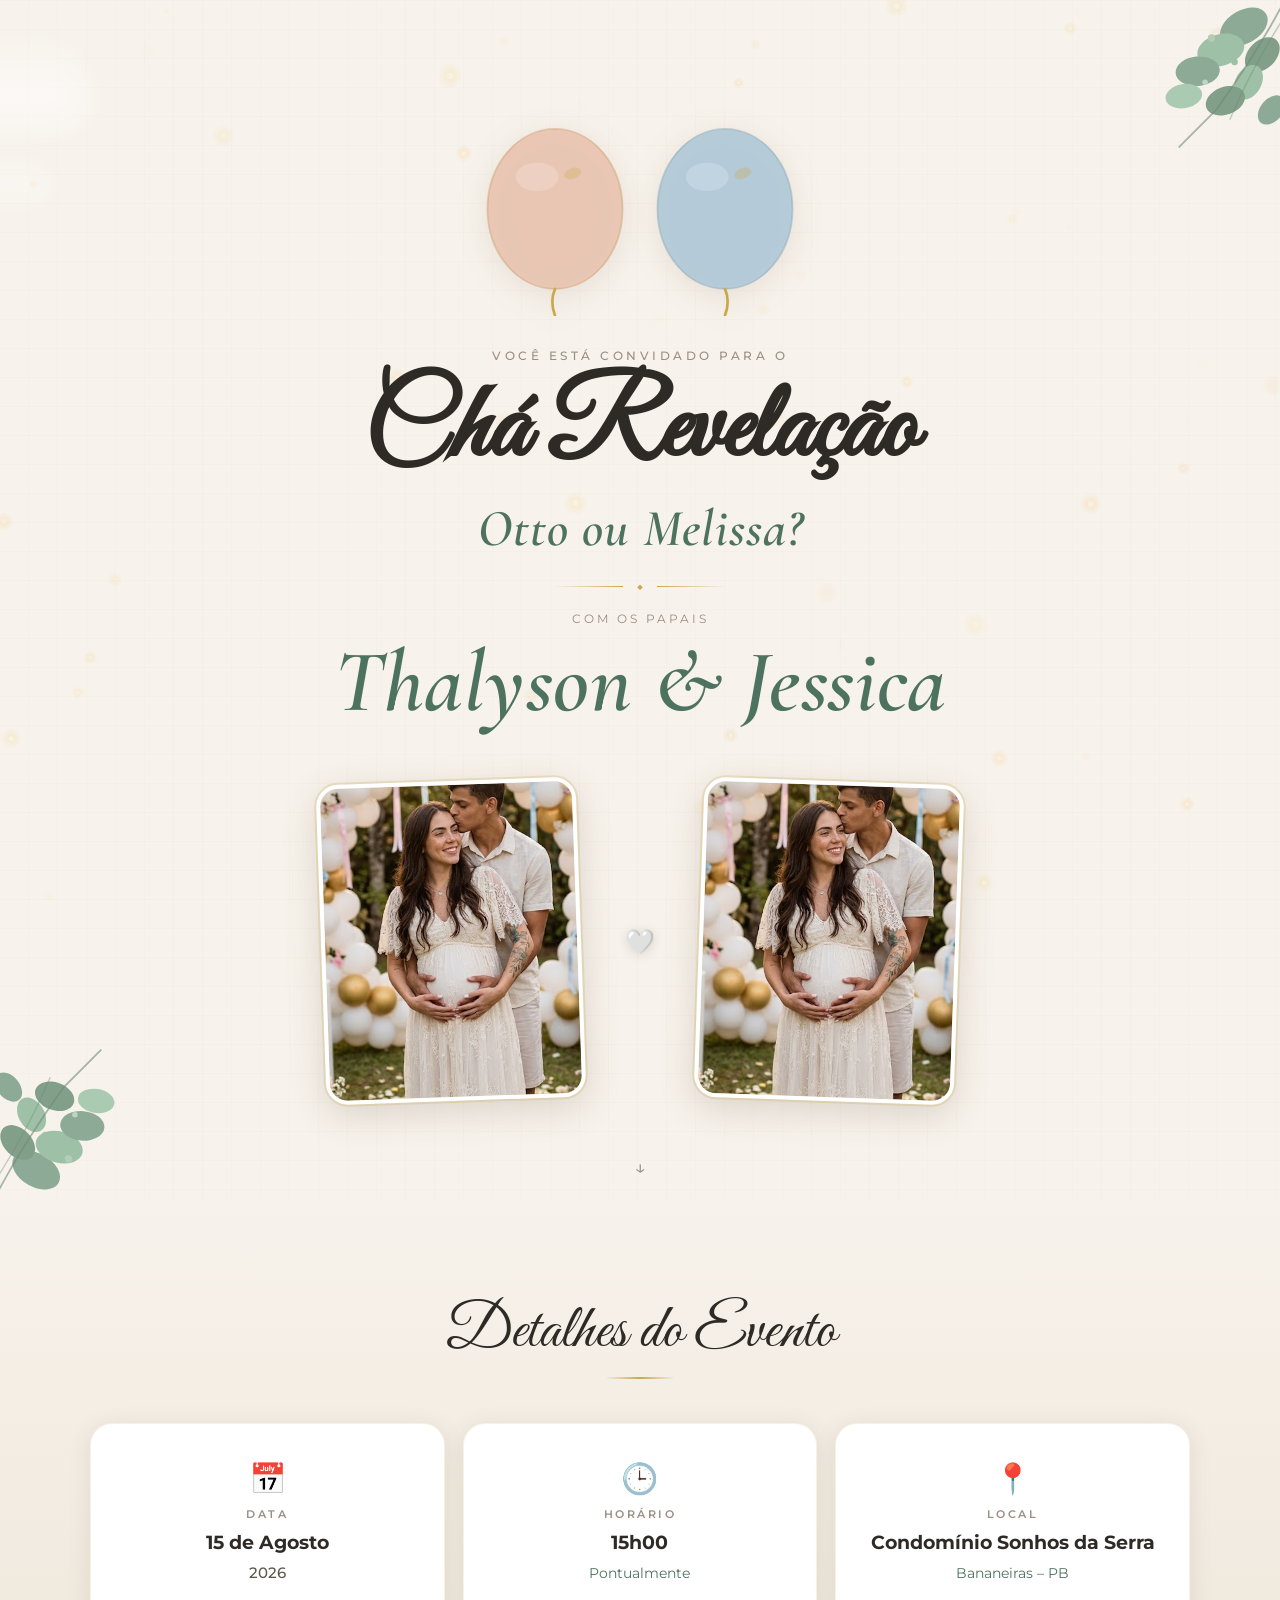
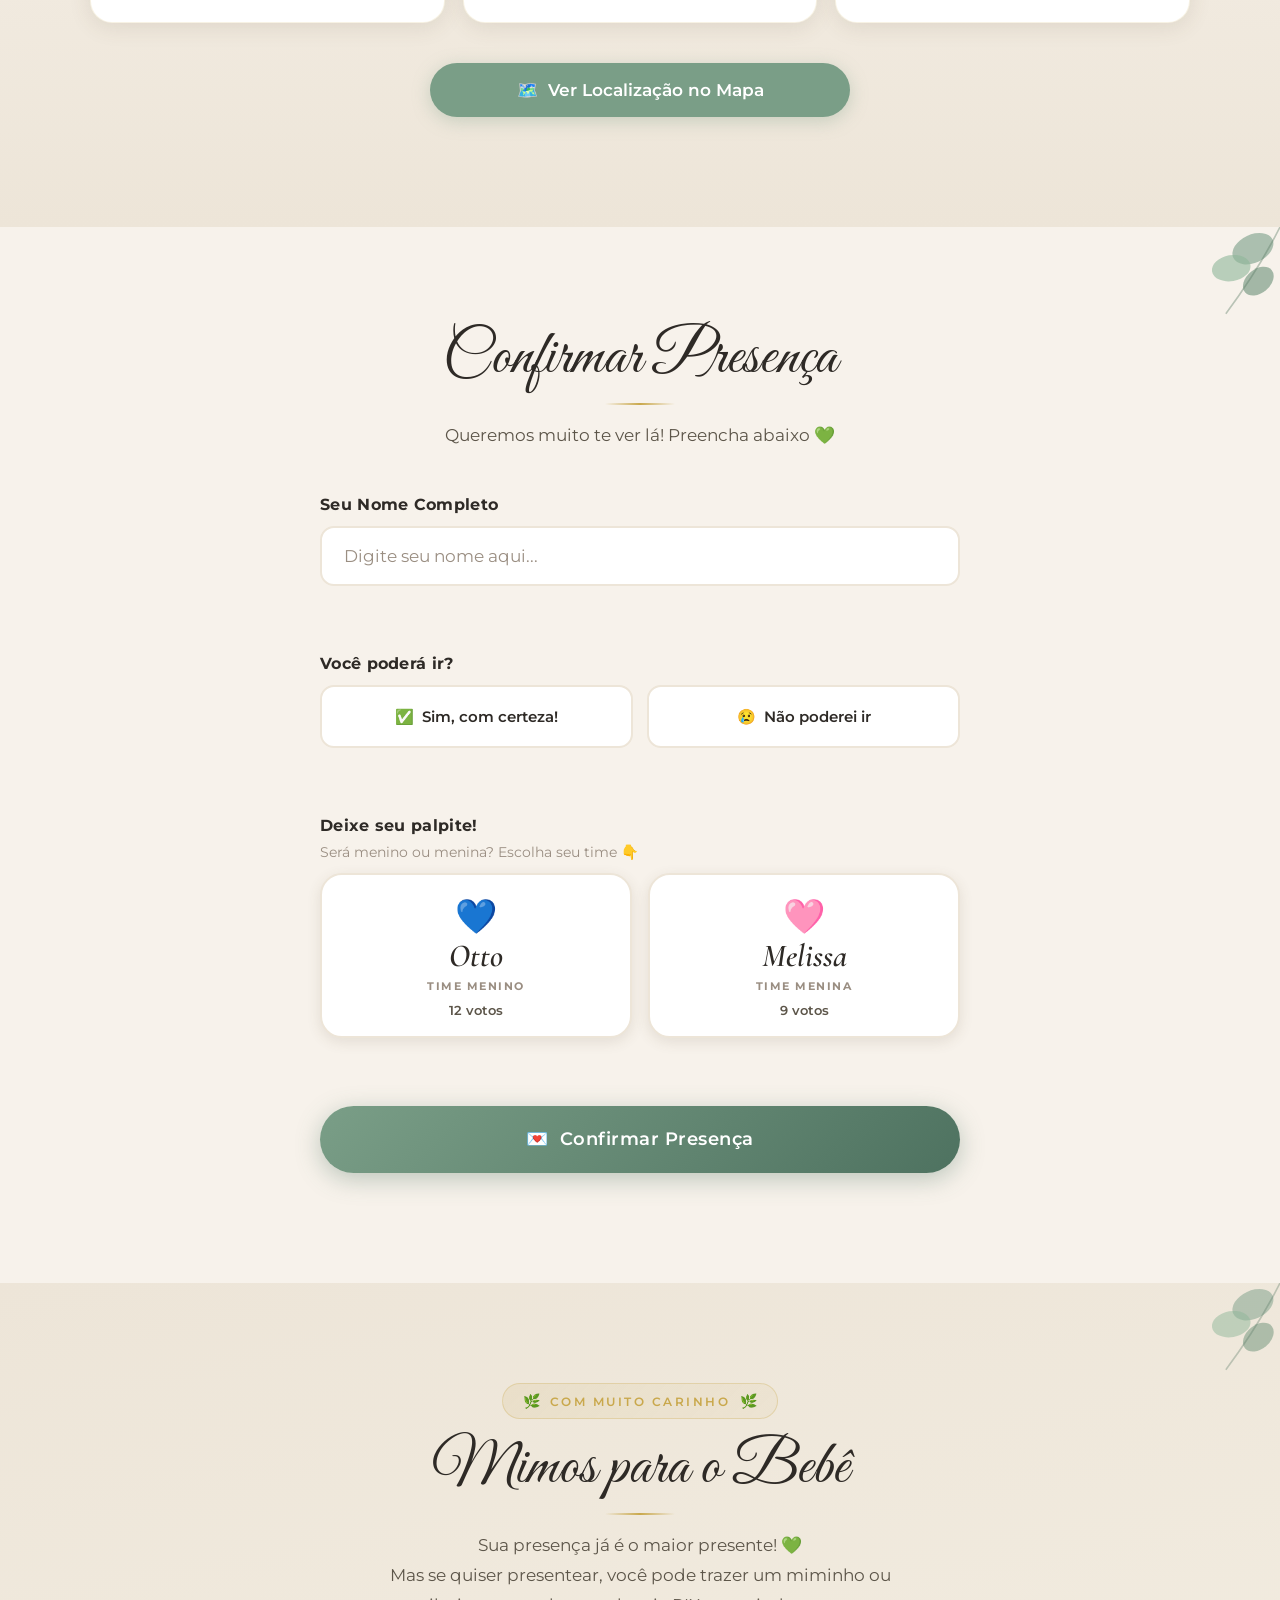
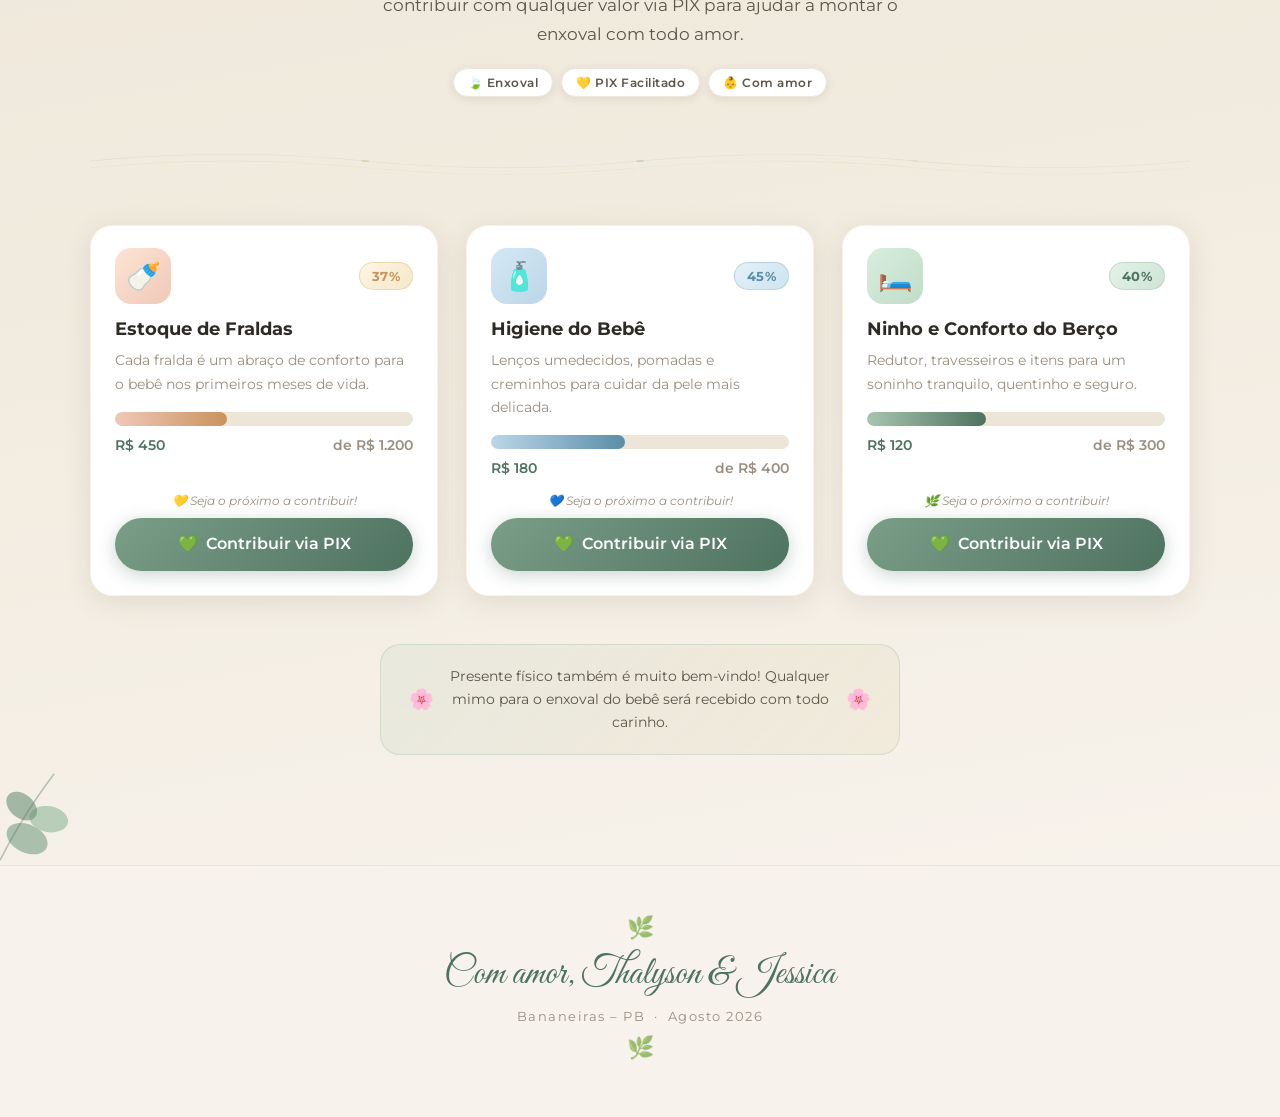
==== index.html @ 17420d27 "esquema do convite chá" ====
<!DOCTYPE html>
<html lang="pt-BR">
<head>
  <meta charset="UTF-8" />
  <meta name="viewport" content="width=device-width, initial-scale=1.0, maximum-scale=1.0" />
  <meta name="theme-color" content="#f5f0e8" />
  <title>Chá Revelação · Thalyson & Jessica</title>
  <link rel="preconnect" href="https://fonts.googleapis.com" />
  <link rel="preconnect" href="https://fonts.gstatic.com" crossorigin />
  <link href="https://fonts.googleapis.com/css2?family=Great+Vibes&family=Cormorant+Garamond:ital,wght@0,400;0,600;1,400;1,600&family=Montserrat:wght@300;400;500;600;700&display=swap" rel="stylesheet" />
  <link rel="stylesheet" href="style.css" />
</head>
<body>

  <!-- ░░ FAIRY LIGHTS CANVAS ░░ -->
  <canvas id="fairylights" aria-hidden="true"></canvas>

  <!-- ░░ FLOATING CLOUDS ░░ -->
  <div class="clouds" aria-hidden="true">
    <div class="cloud cloud-1"></div>
    <div class="cloud cloud-2"></div>
    <div class="cloud cloud-3"></div>
  </div>

  <!-- ══════════════════════════════════════
       SEÇÃO 1 · CAPA / HERO
  ══════════════════════════════════════ -->
  <header class="hero" id="inicio">

    <!-- Folhas de eucalipto -->
    <div class="eucalyptus top-right" aria-hidden="true">
      <svg viewBox="0 0 260 220" xmlns="http://www.w3.org/2000/svg" fill="none">
        <!-- ramos decorativos SVG em aquarela simulada -->
        <g opacity="0.85">
          <ellipse cx="210" cy="40" rx="28" ry="18" fill="#7a9e87" transform="rotate(-30 210 40)"/>
          <ellipse cx="185" cy="65" rx="26" ry="17" fill="#8fb89a" transform="rotate(-15 185 65)"/>
          <ellipse cx="230" cy="70" rx="22" ry="15" fill="#6d9178" transform="rotate(-45 230 70)"/>
          <ellipse cx="160" cy="88" rx="24" ry="16" fill="#7a9e87" transform="rotate(-5 160 88)"/>
          <ellipse cx="215" cy="100" rx="20" ry="14" fill="#8fb89a" transform="rotate(-60 215 100)"/>
          <ellipse cx="190" cy="120" rx="22" ry="15" fill="#6d9178" transform="rotate(-20 190 120)"/>
          <ellipse cx="145" cy="115" rx="20" ry="13" fill="#9dc4a8" transform="rotate(-10 145 115)"/>
          <ellipse cx="240" cy="130" rx="18" ry="12" fill="#7a9e87" transform="rotate(-50 240 130)"/>
          <!-- Berries / small dots -->
          <circle cx="175" cy="52" r="4" fill="#a8c5b0"/>
          <circle cx="200" cy="78" r="3.5" fill="#8fb89a"/>
          <circle cx="168" cy="100" r="3" fill="#b5d0bc"/>
          <!-- Stem -->
          <path d="M260 0 Q230 60 180 130 Q160 150 140 170" stroke="#5a7a65" stroke-width="2" stroke-linecap="round" fill="none" opacity="0.6"/>
          <path d="M260 20 Q220 80 195 140" stroke="#5a7a65" stroke-width="1.5" stroke-linecap="round" fill="none" opacity="0.4"/>
        </g>
      </svg>
    </div>

    <div class="eucalyptus bottom-left" aria-hidden="true">
      <svg viewBox="0 0 260 220" xmlns="http://www.w3.org/2000/svg" fill="none">
        <g opacity="0.85">
          <ellipse cx="50" cy="180" rx="28" ry="18" fill="#7a9e87" transform="rotate(30 50 180)"/>
          <ellipse cx="75" cy="155" rx="26" ry="17" fill="#8fb89a" transform="rotate(15 75 155)"/>
          <ellipse cx="30" cy="150" rx="22" ry="15" fill="#6d9178" transform="rotate(45 30 150)"/>
          <ellipse cx="100" cy="132" rx="24" ry="16" fill="#7a9e87" transform="rotate(5 100 132)"/>
          <ellipse cx="45" cy="120" rx="20" ry="14" fill="#8fb89a" transform="rotate(60 45 120)"/>
          <ellipse cx="70" cy="100" rx="22" ry="15" fill="#6d9178" transform="rotate(20 70 100)"/>
          <ellipse cx="115" cy="105" rx="20" ry="13" fill="#9dc4a8" transform="rotate(10 115 105)"/>
          <ellipse cx="20" cy="90" rx="18" ry="12" fill="#7a9e87" transform="rotate(50 20 90)"/>
          <circle cx="85" cy="168" r="4" fill="#a8c5b0"/>
          <circle cx="60" cy="142" r="3.5" fill="#8fb89a"/>
          <circle cx="92" cy="120" r="3" fill="#b5d0bc"/>
          <path d="M0 220 Q30 160 80 90 Q100 70 120 50" stroke="#5a7a65" stroke-width="2" stroke-linecap="round" fill="none" opacity="0.6"/>
          <path d="M0 200 Q40 140 65 80" stroke="#5a7a65" stroke-width="1.5" stroke-linecap="round" fill="none" opacity="0.4"/>
        </g>
      </svg>
    </div>

    <!-- Balões flutuantes centrais -->
    <div class="balloons-wrap" aria-hidden="true">
      <div class="balloon balloon-peach">
        <svg viewBox="0 0 90 110" xmlns="http://www.w3.org/2000/svg">
          <ellipse cx="45" cy="50" rx="38" ry="45" fill="#e8c4b0" opacity="0.9"/>
          <ellipse cx="35" cy="32" rx="12" ry="8" fill="#f2d8cb" opacity="0.6"/>
          <ellipse cx="45" cy="50" rx="38" ry="45" fill="none" stroke="#c9935e" stroke-width="1" opacity="0.4"/>
          <!-- Gold string -->
          <path d="M45 95 Q42 102 45 110" stroke="#c9a84c" stroke-width="1.5" fill="none" stroke-linecap="round"/>
          <!-- Gold shimmer -->
          <ellipse cx="55" cy="30" rx="5" ry="3" fill="#c9a84c" opacity="0.3" transform="rotate(-20 55 30)"/>
        </svg>
      </div>
      <div class="balloon balloon-blue">
        <svg viewBox="0 0 90 110" xmlns="http://www.w3.org/2000/svg">
          <ellipse cx="45" cy="50" rx="38" ry="45" fill="#afc8d8" opacity="0.9"/>
          <ellipse cx="35" cy="32" rx="12" ry="8" fill="#c8dde8" opacity="0.6"/>
          <ellipse cx="45" cy="50" rx="38" ry="45" fill="none" stroke="#7a9eb2" stroke-width="1" opacity="0.4"/>
          <path d="M45 95 Q48 102 45 110" stroke="#c9a84c" stroke-width="1.5" fill="none" stroke-linecap="round"/>
          <ellipse cx="55" cy="30" rx="5" ry="3" fill="#c9a84c" opacity="0.3" transform="rotate(-20 55 30)"/>
        </svg>
      </div>
    </div>

    <!-- Conteúdo textual do Hero -->
    <div class="hero-content fade-in">
      <p class="hero-eyebrow">Você está convidado para o</p>
      <h1 class="hero-title">Chá Revelação</h1>
      <p class="hero-subtitle">Otto ou Melissa?</p>
      <div class="hero-divider" aria-hidden="true">
        <span></span><span class="diamond">◆</span><span></span>
      </div>
      <p class="hero-parents">com os papais</p>
      <h2 class="hero-names">Thalyson &amp; Jessica</h2>
    </div>

    <!-- Fotos do casal (placeholder elegante aguarda upload) -->
    <div class="couple-photos fade-in-delay">
      <div class="photo-frame photo-left" title="Foto do casal">
        
          <img src="sua.jpg" alt="Thalyson e Jessica" />
          
      </div>
      <div class="photo-heart" aria-hidden="true">🤍</div>
      <div class="photo-frame photo-right" title="Foto do casal 2">
        
          <img src="sua.jpg" alt="Thalyson e Jessica" />
         
        
      </div>
    </div>

    <div class="hero-scroll-hint" aria-hidden="true">
      <span>↓</span>
    </div>
  </header>

  <!-- ══════════════════════════════════════
       SEÇÃO 2 · INFORMAÇÕES DO EVENTO
  ══════════════════════════════════════ -->
  <section class="event-info fade-in-section" id="evento">
    <div class="section-header">
      <h2 class="section-title cursive">Detalhes do Evento</h2>
      <div class="section-line" aria-hidden="true"></div>
    </div>

    <div class="info-grid">
      <div class="info-card">
        <div class="info-icon" aria-hidden="true">📅</div>
        <p class="info-label">Data</p>
        <p class="info-value">15 de Agosto<br/><span class="info-year">2026</span></p>
      </div>
      <div class="info-card">
        <div class="info-icon" aria-hidden="true">🕒</div>
        <p class="info-label">Horário</p>
        <p class="info-value">15h00<br/><span class="info-sub">Pontualmente</span></p>
      </div>
      <div class="info-card info-card-wide">
        <div class="info-icon" aria-hidden="true">📍</div>
        <p class="info-label">Local</p>
        <p class="info-value">Condomínio Sonhos da Serra<br/><span class="info-sub">Bananeiras – PB</span></p>
      </div>
    </div>

    <a
      href="https://www.google.com/maps/search/Condomínio+Sonhos+da+Serra+Bananeiras+PB"
      target="_blank"
      rel="noopener noreferrer"
      class="btn btn-map"
      aria-label="Abrir localização no Google Maps"
    >
      🗺️ &nbsp;Ver Localização no Mapa
    </a>
  </section>

  <!-- ══════════════════════════════════════
       SEÇÃO 3 · FORMULÁRIO DE CONFIRMAÇÃO
  ══════════════════════════════════════ -->
  <section class="rsvp-section fade-in-section" id="confirmar">
    <div class="eucalyptus-mini top-right-mini" aria-hidden="true">
      <svg viewBox="0 0 120 100" xmlns="http://www.w3.org/2000/svg" fill="none">
        <ellipse cx="95" cy="20" rx="20" ry="13" fill="#7a9e87" transform="rotate(-25 95 20)" opacity="0.6"/>
        <ellipse cx="75" cy="38" rx="18" ry="12" fill="#8fb89a" transform="rotate(-10 75 38)" opacity="0.6"/>
        <ellipse cx="100" cy="50" rx="16" ry="11" fill="#6d9178" transform="rotate(-40 100 50)" opacity="0.6"/>
        <path d="M120 0 Q100 40 70 80" stroke="#5a7a65" stroke-width="1.5" fill="none" opacity="0.4"/>
      </svg>
    </div>

    <div class="section-header">
      <h2 class="section-title cursive">Confirmar Presença</h2>
      <div class="section-line" aria-hidden="true"></div>
      <p class="section-sub">Queremos muito te ver lá! Preencha abaixo 💚</p>
    </div>

    <form class="rsvp-form" id="rsvpForm" novalidate>

      <!-- Campo 1: Nome -->
      <div class="form-group">
        <label for="nomeConvidado" class="form-label">Seu Nome Completo</label>
        <input
          type="text"
          id="nomeConvidado"
          name="nome"
          class="form-input"
          placeholder="Digite seu nome aqui..."
          autocomplete="name"
          required
          aria-required="true"
        />
        <span class="form-error" id="erroNome" role="alert"></span>
      </div>

      <!-- Campo 2: Presença -->
      <div class="form-group">
        <p class="form-label" id="presencaLabel">Você poderá ir?</p>
        <div class="btn-group" role="group" aria-labelledby="presencaLabel">
          <button type="button" class="btn-choice btn-yes" data-value="sim" aria-pressed="false">
            ✅ &nbsp;Sim, com certeza!
          </button>
          <button type="button" class="btn-choice btn-no" data-value="nao" aria-pressed="false">
            😢 &nbsp;Não poderei ir
          </button>
        </div>
        <input type="hidden" id="presencaInput" name="presenca" value="" />
        <span class="form-error" id="erroPresenca" role="alert"></span>
      </div>

      <!-- Campo 3: Palpite -->
      <div class="form-group">
        <p class="form-label" id="palpiteLabel">Deixe seu palpite!</p>
        <p class="form-hint">Será menino ou menina? Escolha seu time 👇</p>
        <div class="palpite-grid" role="group" aria-labelledby="palpiteLabel">
          <button type="button" class="btn-palpite btn-menino" data-value="menino" aria-pressed="false">
            <span class="palpite-emoji">💙</span>
            <span class="palpite-nome cursive">Otto</span>
            <span class="palpite-label">Time Menino</span>
            <span class="palpite-count" id="countMenino">0 votos</span>
          </button>
          <button type="button" class="btn-palpite btn-menina" data-value="menina" aria-pressed="false">
            <span class="palpite-emoji">🩷</span>
            <span class="palpite-nome cursive">Melissa</span>
            <span class="palpite-label">Time Menina</span>
            <span class="palpite-count" id="countMenina">0 votos</span>
          </button>
        </div>
        <input type="hidden" id="palpiteInput" name="palpite" value="" />
        <span class="form-error" id="erroPalpite" role="alert"></span>
      </div>

      <!-- Botão Enviar -->
      <button type="submit" class="btn btn-submit" id="btnEnviar">
        <span id="btnTexto">💌 &nbsp;Confirmar Presença</span>
        <span id="btnLoader" class="btn-loader" style="display:none" aria-hidden="true">⏳</span>
      </button>

      <!-- Feedback de Sucesso -->
      <div class="form-success" id="formSuccess" role="status" aria-live="polite" style="display:none">
        <div class="success-icon">🎉</div>
        <h3 class="success-title cursive">Recebemos sua resposta!</h3>
        <p class="success-msg">Obrigado por confirmar! <br/>Mal podemos esperar para te ver lá 💚</p>
      </div>

    </form>
  </section>

  <!-- ══════════════════════════════════════
       SEÇÃO 4 · MIMOS PARA O BEBÊ
  ══════════════════════════════════════ -->
  <section class="gifts-section fade-in-section" id="mimos">

    <!-- Eucalipto decorativo esquerda + direita -->
    <div class="eucalyptus-mini bottom-left-mini" aria-hidden="true">
      <svg viewBox="0 0 120 100" xmlns="http://www.w3.org/2000/svg" fill="none">
        <ellipse cx="25" cy="80" rx="20" ry="13" fill="#7a9e87" transform="rotate(25 25 80)" opacity="0.6"/>
        <ellipse cx="45" cy="62" rx="18" ry="12" fill="#8fb89a" transform="rotate(10 45 62)" opacity="0.6"/>
        <ellipse cx="20" cy="50" rx="16" ry="11" fill="#6d9178" transform="rotate(40 20 50)" opacity="0.6"/>
        <path d="M0 100 Q20 60 50 20" stroke="#5a7a65" stroke-width="1.5" fill="none" opacity="0.4"/>
      </svg>
    </div>
    <div class="eucalyptus-mini top-right-mini" aria-hidden="true">
      <svg viewBox="0 0 120 100" xmlns="http://www.w3.org/2000/svg" fill="none">
        <ellipse cx="95" cy="20" rx="20" ry="13" fill="#7a9e87" transform="rotate(-25 95 20)" opacity="0.5"/>
        <ellipse cx="75" cy="38" rx="18" ry="12" fill="#8fb89a" transform="rotate(-10 75 38)" opacity="0.5"/>
        <ellipse cx="100" cy="50" rx="16" ry="11" fill="#6d9178" transform="rotate(-40 100 50)" opacity="0.5"/>
        <path d="M120 0 Q100 40 70 80" stroke="#5a7a65" stroke-width="1.5" fill="none" opacity="0.35"/>
      </svg>
    </div>

    <div class="section-header">
      <!-- Fita decorativa superior -->
      <div class="gifts-ribbon" aria-hidden="true">
        <span class="ribbon-leaf">🌿</span>
        <span class="ribbon-text">com muito carinho</span>
        <span class="ribbon-leaf">🌿</span>
      </div>
      <h2 class="section-title cursive">Mimos para o Bebê</h2>
      <div class="section-line" aria-hidden="true"></div>
      <p class="section-sub">
        Sua presença já é o maior presente! 💚<br/>
        Mas se quiser presentear, você pode trazer um miminho ou contribuir com qualquer valor via PIX para ajudar a montar o enxoval com todo amor.
      </p>
      <!-- Tags decorativas -->
      <div class="gifts-tags" aria-hidden="true">
        <span class="gifts-tag">🍃 Enxoval</span>
        <span class="gifts-tag">💛 PIX Facilitado</span>
        <span class="gifts-tag">👶 Com amor</span>
      </div>
    </div>

    <!-- Banner decorativo de fundo -->
    <div class="gifts-banner-deco" aria-hidden="true">
      <svg viewBox="0 0 800 120" xmlns="http://www.w3.org/2000/svg" preserveAspectRatio="none" fill="none">
        <path d="M0 60 Q100 20 200 60 Q300 100 400 60 Q500 20 600 60 Q700 100 800 60" stroke="#a8c5b0" stroke-width="1.5" opacity="0.4"/>
        <path d="M0 80 Q100 40 200 80 Q300 120 400 80 Q500 40 600 80 Q700 120 800 80" stroke="#c9a84c" stroke-width="1" opacity="0.25"/>
        <circle cx="200" cy="60" r="3" fill="#c9a84c" opacity="0.4"/>
        <circle cx="400" cy="60" r="3" fill="#7a9e87" opacity="0.4"/>
        <circle cx="600" cy="60" r="3" fill="#e8c4b0" opacity="0.5"/>
      </svg>
    </div>

    <!-- Cards de Metas -->
    <div class="goals-grid" id="goalsGrid">

      <!-- Card 1: Fraldas -->
      <div class="goal-card" data-meta-id="fraldas">
        <div class="goal-card-header">
          <div class="goal-icon-wrap goal-icon-peach" aria-hidden="true">🍼</div>
          <div class="goal-badge">37%</div>
        </div>
        <h3 class="goal-title">Estoque de Fraldas</h3>
        <p class="goal-desc">Cada fralda é um abraço de conforto para o bebê nos primeiros meses de vida.</p>
        <div class="goal-progress-wrap">
          <div class="goal-progress-bar" role="progressbar" aria-valuenow="450" aria-valuemin="0" aria-valuemax="1200" aria-label="Progresso: R$450 de R$1200">
            <div class="goal-progress-fill goal-fill-peach" style="width: 0%" data-width="37.5"></div>
          </div>
          <div class="goal-values">
            <span class="goal-raised" id="raisedFraldas">R$ 450</span>
            <span class="goal-target">de R$ 1.200</span>
          </div>
        </div>
        <div class="goal-card-footer">
          <span class="goal-contributors">💛 Seja o próximo a contribuir!</span>
          <button type="button" class="btn btn-pix" data-meta="fraldas" data-titulo="Estoque de Fraldas">
            💚 &nbsp;Contribuir via PIX
          </button>
        </div>
      </div>

      <!-- Card 2: Higiene -->
      <div class="goal-card" data-meta-id="higiene">
        <div class="goal-card-header">
          <div class="goal-icon-wrap goal-icon-blue" aria-hidden="true">🧴</div>
          <div class="goal-badge goal-badge-blue">45%</div>
        </div>
        <h3 class="goal-title">Higiene do Bebê</h3>
        <p class="goal-desc">Lenços umedecidos, pomadas e creminhos para cuidar da pele mais delicada.</p>
        <div class="goal-progress-wrap">
          <div class="goal-progress-bar" role="progressbar" aria-valuenow="180" aria-valuemin="0" aria-valuemax="400" aria-label="Progresso: R$180 de R$400">
            <div class="goal-progress-fill goal-fill-blue" style="width: 0%" data-width="45"></div>
          </div>
          <div class="goal-values">
            <span class="goal-raised" id="raisedHigiene">R$ 180</span>
            <span class="goal-target">de R$ 400</span>
          </div>
        </div>
        <div class="goal-card-footer">
          <span class="goal-contributors">💙 Seja o próximo a contribuir!</span>
          <button type="button" class="btn btn-pix" data-meta="higiene" data-titulo="Higiene do Bebê">
            💚 &nbsp;Contribuir via PIX
          </button>
        </div>
      </div>

      <!-- Card 3: Ninho -->
      <div class="goal-card" data-meta-id="ninho">
        <div class="goal-card-header">
          <div class="goal-icon-wrap goal-icon-sage" aria-hidden="true">🛏️</div>
          <div class="goal-badge goal-badge-sage">40%</div>
        </div>
        <h3 class="goal-title">Ninho e Conforto do Berço</h3>
        <p class="goal-desc">Redutor, travesseiros e itens para um soninho tranquilo, quentinho e seguro.</p>
        <div class="goal-progress-wrap">
          <div class="goal-progress-bar" role="progressbar" aria-valuenow="120" aria-valuemin="0" aria-valuemax="300" aria-label="Progresso: R$120 de R$300">
            <div class="goal-progress-fill goal-fill-sage" style="width: 0%" data-width="40"></div>
          </div>
          <div class="goal-values">
            <span class="goal-raised" id="raisedNinho">R$ 120</span>
            <span class="goal-target">de R$ 300</span>
          </div>
        </div>
        <div class="goal-card-footer">
          <span class="goal-contributors">🌿 Seja o próximo a contribuir!</span>
          <button type="button" class="btn btn-pix" data-meta="ninho" data-titulo="Ninho e Conforto do Berço">
            💚 &nbsp;Contribuir via PIX
          </button>
        </div>
      </div>

    </div>

    <!-- Nota de rodapé da seção -->
    <div class="gifts-footnote">
      <div class="gifts-footnote-inner">
        <span aria-hidden="true">🌸</span>
        <p>Presente físico também é muito bem-vindo! Qualquer mimo para o enxoval do bebê será recebido com todo carinho.</p>
        <span aria-hidden="true">🌸</span>
      </div>
    </div>

  </section>

  <!-- ══════════════════════════════════════
       FOOTER
  ══════════════════════════════════════ -->
  <footer class="site-footer">
    <div class="footer-leaves" aria-hidden="true">🌿</div>
    <p class="footer-text cursive">Com amor, Thalyson &amp; Jessica</p>
    <p class="footer-sub">Bananeiras – PB &nbsp;·&nbsp; Agosto 2026</p>
    <div class="footer-leaves" aria-hidden="true">🌿</div>
  </footer>

  <!-- ══════════════════════════════════════
       MODAL PIX
  ══════════════════════════════════════ -->
  <div class="modal-overlay" id="pixModal" role="dialog" aria-modal="true" aria-labelledby="modalTitle" style="display:none">
    <div class="modal-box">
      <button class="modal-close" id="modalClose" aria-label="Fechar modal">✕</button>
      <div class="modal-icon" aria-hidden="true">💸</div>
      <h3 class="modal-title cursive" id="modalTitle">Contribuir via PIX</h3>
      <p class="modal-meta-name" id="modalMetaName"></p>
      <div class="modal-pix-info">
        <p class="modal-label">Titular da conta</p>
        <p class="modal-titular">Jessica Souza</p>
        <p class="modal-label">Chave PIX</p>
        <div class="modal-key-wrap">
          <p class="modal-key" id="pixKey">jessica@email.com</p>
          <button type="button" class="btn btn-copy" id="btnCopyPix" aria-label="Copiar chave PIX">
            📋 &nbsp;Copiar Chave
          </button>
        </div>
        <div class="copy-feedback" id="copyFeedback" role="status" aria-live="polite" style="display:none">
          ✅ Chave copiada!
        </div>
      </div>
      <p class="modal-hint">Após contribuir, confirme no recibo que o nome do titular está correto. Obrigado pela generosidade! 💚</p>
    </div>
  </div>

  <script src="script.js"></script>
</body>
</html>
---- style.css ----
/* ═══════════════════════════════════════════════════════════
   style.css · Chá Revelação Thalyson & Jessica
   Mobile-First · Aquarela · Desktop espaçado
═══════════════════════════════════════════════════════════ */

/* ── TOKENS ── */
:root {
  --cream:        #f7f2eb;
  --cream-dark:   #ede5d8;
  --sage:         #7a9e87;
  --sage-light:   #a8c5b0;
  --sage-dark:    #4e7260;
  --peach:        #e8c4b0;
  --peach-deep:   #c9935e;
  --blue-baby:    #afc8d8;
  --blue-deep:    #5a8ea8;
  --gold:         #c9a84c;
  --gold-light:   #edd88a;
  --text-dark:    #2e2a26;
  --text-mid:     #5c5549;
  --text-light:   #9a8e82;
  --white:        #ffffff;
  --shadow:       rgba(90,70,50,.12);
  --shadow-md:    rgba(90,70,50,.18);
  --radius-card:  22px;
  --radius-btn:   50px;
  --transition:   .35s cubic-bezier(.4,0,.2,1);
  --max-w:        780px;
  --max-w-wide:   1100px;
}

/* ── RESET & BASE ── */
*, *::before, *::after { box-sizing: border-box; margin: 0; padding: 0; }
html { scroll-behavior: smooth; -webkit-text-size-adjust: 100%; }

body {
  font-family: 'Montserrat', sans-serif;
  background-color: var(--cream);
  color: var(--text-dark);
  overflow-x: hidden;
  background-image:
    repeating-linear-gradient(0deg, transparent, transparent 28px, rgba(180,160,130,.04) 28px, rgba(180,160,130,.04) 29px),
    repeating-linear-gradient(90deg, transparent, transparent 28px, rgba(180,160,130,.04) 28px, rgba(180,160,130,.04) 29px);
  background-size: 29px 29px;
}

/* ── FAIRY LIGHTS ── */
#fairylights {
  position: fixed; top: 0; left: 0;
  width: 100%; height: 100%;
  pointer-events: none; z-index: 0; opacity: .5;
}

/* ── CLOUDS ── */
.clouds {
  position: fixed; top: 0; left: 0;
  width: 100%; height: 100%;
  pointer-events: none; z-index: 1; overflow: hidden;
}
.cloud {
  position: absolute; border-radius: 50px;
  background: rgba(255,255,255,.42); filter: blur(14px);
}
.cloud-1 { width: 220px; height: 60px; top: 8%;  left: -10%; animation: cloudMove 42s linear infinite; }
.cloud-2 { width: 160px; height: 44px; top: 18%; left: -8%;  animation: cloudMove 58s linear infinite 10s; opacity: .65; }
.cloud-3 { width: 280px; height: 70px; top: 4%;  left: -15%; animation: cloudMove 50s linear infinite 22s; opacity: .45; }

@keyframes cloudMove { from { transform: translateX(0); } to { transform: translateX(115vw); } }

/* ── TYPOGRAPHY HELPERS ── */
.cursive   { font-family: 'Great Vibes', cursive; }
.garamond  { font-family: 'Cormorant Garamond', serif; }

/* ── ANIMATIONS ── */
@keyframes fadeInUp {
  from { opacity: 0; transform: translateY(28px); }
  to   { opacity: 1; transform: translateY(0); }
}

/* Balões: muito mais lentos e suaves (8-10s) */
@keyframes floatBalloon {
  0%,100% { transform: translateY(0) rotate(-1.5deg); }
  50%      { transform: translateY(-16px) rotate(1.5deg); }
}
@keyframes floatBalloonDelay {
  0%,100% { transform: translateY(-10px) rotate(1.5deg); }
  50%      { transform: translateY(6px) rotate(-1.5deg); }
}

.fade-in       { opacity: 0; animation: fadeInUp .9s ease forwards .2s; }
.fade-in-delay { opacity: 0; animation: fadeInUp .9s ease forwards .6s; }

.fade-in-section {
  opacity: 0; transform: translateY(32px);
  transition: opacity .75s ease, transform .75s ease;
}
.fade-in-section.visible { opacity: 1; transform: translateY(0); }

/* ══════════════════════════════════════
   HERO / CAPA
══════════════════════════════════════ */
.hero {
  position: relative; z-index: 2;
  min-height: 100svh;
  display: flex; flex-direction: column;
  align-items: center; justify-content: center;
  text-align: center;
  padding: 80px 24px 70px;
  overflow: hidden;
}

.eucalyptus { position: absolute; pointer-events: none; z-index: 1; }
.eucalyptus.top-right   { top: -10px;  right: -10px;  width: min(240px, 58vw); }
.eucalyptus.bottom-left { bottom: -10px; left: -10px; width: min(240px, 58vw); }

/* ── Balões: mais lentos ── */
.balloons-wrap {
  position: relative; display: flex;
  align-items: flex-end; justify-content: center;
  gap: 10px; margin-bottom: 28px; z-index: 2;
}
.balloon { width: 100px; filter: drop-shadow(0 6px 16px var(--shadow)); }
.balloon-peach { animation: floatBalloon 9s ease-in-out infinite; transform-origin: bottom center; }
.balloon-blue  { animation: floatBalloonDelay 8s ease-in-out infinite; transform-origin: bottom center; }

/* ── Hero text ── */
.hero-content { position: relative; z-index: 3; max-width: 600px; }

.hero-eyebrow {
  font-size: 12px; letter-spacing: 3.5px;
  text-transform: uppercase; color: var(--text-light);
  margin-bottom: 8px; font-weight: 500;
}
.hero-title {
  font-family: 'Great Vibes', cursive;
  font-size: clamp(54px, 14vw, 88px);
  color: var(--text-dark); line-height: 1.1; margin-bottom: 6px;
}
.hero-subtitle {
  font-family: 'Cormorant Garamond', serif;
  font-size: clamp(30px, 7.5vw, 52px);
  font-style: italic; font-weight: 600;
  color: var(--sage-dark); line-height: 1.2; margin-bottom: 20px;
  letter-spacing: 1px;
}
.hero-divider {
  display: flex; align-items: center; justify-content: center;
  gap: 14px; margin: 12px 0 18px;
}
.hero-divider span:not(.diamond) {
  display: block; height: 1px; width: 70px;
  background: linear-gradient(90deg, transparent, var(--gold));
}
.hero-divider span:last-of-type { background: linear-gradient(90deg, var(--gold), transparent); }
.diamond { color: var(--gold); font-size: 10px; }

.hero-parents {
  font-size: 12px; letter-spacing: 3px;
  text-transform: uppercase; color: var(--text-light); margin-bottom: 6px;
}
/* Nomes legíveis com Cormorant Garamond */
.hero-names {
  font-family: 'Cormorant Garamond', serif;
  font-size: clamp(42px, 11vw, 72px);
  font-style: italic; font-weight: 600;
  color: var(--sage-dark); line-height: 1.15;
  letter-spacing: .5px;
}

/* ── Fotos do casal: maiores, lado a lado, sem rotação exagerada ── */
.couple-photos {
  display: flex; align-items: center; justify-content: center;
  gap: 20px; margin-top: 36px; z-index: 3; position: relative;
}
.photo-frame {
  /* Mobile: 150×185, cresce no desktop */
  width: 150px; height: 185px;
  border-radius: 18px;
  overflow: hidden;
  border: 4px solid var(--white);
  outline: 2px solid rgba(201,168,76,.25);
  box-shadow: 0 10px 36px var(--shadow-md), 0 0 0 0 transparent;
  background: var(--cream-dark);
  display: flex; align-items: center; justify-content: center;
  transition: transform var(--transition), box-shadow var(--transition);
}
.photo-frame.photo-left  { transform: rotate(-2deg); }
.photo-frame.photo-right { transform: rotate(2deg); }
.photo-frame:hover {
  transform: rotate(0deg) scale(1.04) !important;
  box-shadow: 0 18px 48px var(--shadow-md);
  z-index: 5;
}
.photo-frame img { width: 100%; height: 100%; object-fit: cover; }

.photo-placeholder {
  display: flex; flex-direction: column; align-items: center; gap: 8px; padding: 12px;
}
.photo-placeholder svg  { width: 60px; opacity: .4; }
.photo-placeholder span { font-size: 11px; color: var(--text-light); text-align: center; line-height: 1.4; }

.photo-heart {
  font-size: 24px; z-index: 4;
  filter: drop-shadow(0 2px 6px rgba(0,0,0,.12));
  flex-shrink: 0;
}

.hero-scroll-hint {
  position: absolute; bottom: 22px; left: 50%; transform: translateX(-50%);
  color: var(--text-light); font-size: 20px;
  animation: floatBalloon 3s ease-in-out infinite; z-index: 3;
}

/* ══════════════════════════════════════
   SEÇÃO INFORMAÇÕES DO EVENTO
══════════════════════════════════════ */
.event-info {
  position: relative; z-index: 2;
  padding: 80px 32px 88px;
  background: linear-gradient(180deg, var(--cream) 0%, var(--cream-dark) 100%);
}

.section-header { text-align: center; margin-bottom: 44px; }

.section-title {
  font-size: clamp(40px, 10vw, 62px);
  color: var(--text-dark); font-weight: 400; line-height: 1;
}
.section-line {
  width: 70px; height: 2px;
  background: linear-gradient(90deg, transparent, var(--gold), transparent);
  margin: 14px auto 0; border-radius: 2px;
}
.section-sub {
  font-size: 16px; color: var(--text-mid); line-height: 1.75;
  margin-top: 16px; max-width: 420px;
  margin-left: auto; margin-right: auto;
}

.info-grid {
  display: grid; grid-template-columns: 1fr 1fr;
  gap: 18px; max-width: var(--max-w);
  margin: 0 auto 40px;
}
.info-card {
  background: var(--white); border-radius: var(--radius-card);
  padding: 30px 20px; text-align: center;
  box-shadow: 0 4px 22px var(--shadow);
  border: 1px solid rgba(201,168,76,.15);
  transition: transform var(--transition), box-shadow var(--transition);
}
.info-card:hover { transform: translateY(-4px); box-shadow: 0 10px 32px var(--shadow-md); }
.info-card-wide  { grid-column: 1 / -1; }
.info-icon  { font-size: 30px; margin-bottom: 10px; }
.info-label {
  font-size: 11px; letter-spacing: 2.5px; text-transform: uppercase;
  color: var(--text-light); font-weight: 600; margin-bottom: 8px;
}
.info-value  { font-size: 19px; font-weight: 700; color: var(--text-dark); line-height: 1.5; }
.info-year   { font-size: 15px; font-weight: 500; color: var(--text-mid); }
.info-sub    { font-size: 14px; font-weight: 400; color: var(--sage-dark); }

/* ── Buttons ── */
.btn {
  display: inline-flex; align-items: center; justify-content: center;
  font-family: 'Montserrat', sans-serif; font-weight: 600; font-size: 16px;
  cursor: pointer; border: none; border-radius: var(--radius-btn);
  transition: transform var(--transition), box-shadow var(--transition), background var(--transition);
  text-decoration: none; padding: 16px 30px; line-height: 1.3;
  -webkit-tap-highlight-color: transparent;
}
.btn:focus-visible { outline: 3px solid var(--gold); outline-offset: 3px; }

.btn-map {
  display: flex; width: 100%; max-width: 420px; margin: 0 auto;
  background: var(--sage); color: var(--white);
  box-shadow: 0 4px 18px rgba(122,158,135,.35); font-size: 17px;
}
.btn-map:hover  { transform: translateY(-2px); background: var(--sage-dark); box-shadow: 0 8px 26px rgba(122,158,135,.45); }
.btn-map:active { transform: translateY(0); }

/* ══════════════════════════════════════
   SEÇÃO RSVP
══════════════════════════════════════ */
.rsvp-section {
  position: relative; z-index: 2;
  padding: 80px 32px 88px;
  background: var(--cream);
}
.eucalyptus-mini { position: absolute; pointer-events: none; }
.top-right-mini  { top: 0; right: 0; width: min(130px, 30vw); }
.bottom-left-mini{ bottom: 0; left: 0; width: min(130px, 30vw); }

.rsvp-form {
  max-width: 560px; margin: 0 auto;
  display: flex; flex-direction: column; gap: 32px;
}
.form-group { display: flex; flex-direction: column; gap: 12px; }
.form-label { font-size: 16px; font-weight: 700; color: var(--text-dark); letter-spacing: .3px; }
.form-hint  { font-size: 14px; color: var(--text-light); margin-top: -4px; }

.form-input {
  font-family: 'Montserrat', sans-serif; font-size: 17px;
  padding: 18px 22px; border: 2px solid var(--cream-dark);
  border-radius: 14px; background: var(--white); color: var(--text-dark);
  transition: border-color var(--transition), box-shadow var(--transition);
  -webkit-appearance: none;
}
.form-input:focus { outline: none; border-color: var(--sage); box-shadow: 0 0 0 3px rgba(122,158,135,.2); }
.form-input::placeholder { color: var(--text-light); }
.form-error { font-size: 13px; color: #c0392b; min-height: 18px; font-weight: 500; }

.btn-group { display: grid; grid-template-columns: 1fr 1fr; gap: 14px; }
.btn-choice {
  font-family: 'Montserrat', sans-serif; font-size: 15px; font-weight: 600;
  padding: 20px 12px; border-radius: 14px;
  border: 2px solid var(--cream-dark); background: var(--white);
  color: var(--text-dark); cursor: pointer;
  transition: all var(--transition); line-height: 1.3;
  -webkit-tap-highlight-color: transparent;
}
.btn-choice:hover { border-color: var(--sage-light); background: #f0f7f2; }
.btn-choice[aria-pressed="true"].btn-yes {
  background: #e8f5ed; border-color: var(--sage); color: var(--sage-dark);
  box-shadow: 0 0 0 3px rgba(122,158,135,.15);
}
.btn-choice[aria-pressed="true"].btn-no {
  background: #fdf0ee; border-color: #d98880; color: #922b21;
  box-shadow: 0 0 0 3px rgba(217,136,128,.15);
}

.palpite-grid { display: grid; grid-template-columns: 1fr 1fr; gap: 16px; }
.btn-palpite {
  font-family: 'Montserrat', sans-serif; cursor: pointer;
  border: 2px solid var(--cream-dark); border-radius: var(--radius-card);
  background: var(--white); padding: 24px 12px 18px;
  display: flex; flex-direction: column; align-items: center; gap: 5px;
  transition: all var(--transition); -webkit-tap-highlight-color: transparent;
  box-shadow: 0 4px 14px var(--shadow);
}
.btn-palpite:hover { transform: translateY(-4px); box-shadow: 0 10px 28px var(--shadow-md); }
.btn-palpite[aria-pressed="true"].btn-menino {
  background: linear-gradient(135deg, #dceef7, #c8dde8);
  border-color: var(--blue-baby); box-shadow: 0 4px 20px rgba(175,200,216,.4);
}
.btn-palpite[aria-pressed="true"].btn-menina {
  background: linear-gradient(135deg, #fce8ef, #f5d0db);
  border-color: #e8b0c0; box-shadow: 0 4px 20px rgba(232,176,192,.4);
}
.palpite-emoji { font-size: 34px; line-height: 1; }
.palpite-nome  {
  font-family: 'Cormorant Garamond', serif;
  font-size: 32px; font-style: italic; font-weight: 600;
  color: var(--text-dark); line-height: 1.1;
}
.palpite-label { font-size: 11px; font-weight: 700; letter-spacing: 1.5px; text-transform: uppercase; color: var(--text-light); }
.palpite-count { font-size: 13px; font-weight: 600; color: var(--text-mid); margin-top: 4px; }

.btn-submit {
  background: linear-gradient(135deg, var(--sage) 0%, var(--sage-dark) 100%);
  color: var(--white); width: 100%; font-size: 18px;
  padding: 22px; box-shadow: 0 6px 24px rgba(78,114,96,.35); letter-spacing: .5px;
}
.btn-submit:hover  { transform: translateY(-2px); box-shadow: 0 10px 32px rgba(78,114,96,.45); }
.btn-submit:active { transform: translateY(0); }
.btn-loader { font-size: 18px; }

.form-success {
  text-align: center; padding: 40px 24px;
  background: linear-gradient(135deg, #e8f5ed, #d5ead8);
  border-radius: var(--radius-card); border: 1px solid var(--sage-light);
  animation: fadeInUp .6s ease;
}
.success-icon  { font-size: 54px; margin-bottom: 14px; }
.success-title { font-size: 42px; color: var(--sage-dark); }
.success-msg   { font-size: 16px; color: var(--text-mid); line-height: 1.8; margin-top: 10px; }

/* ══════════════════════════════════════
   SEÇÃO MIMOS (LISTA DE PRESENTES) — enriquecida
══════════════════════════════════════ */
.gifts-section {
  position: relative; z-index: 2;
  padding: 80px 32px 96px;
  background: linear-gradient(170deg, var(--cream-dark) 0%, #f2ece0 50%, var(--cream) 100%);
  overflow: hidden;
}

/* Fita decorativa */
.gifts-ribbon {
  display: inline-flex; align-items: center; gap: 10px;
  background: linear-gradient(135deg, rgba(201,168,76,.12), rgba(201,168,76,.06));
  border: 1px solid rgba(201,168,76,.3);
  border-radius: 50px; padding: 8px 20px;
  margin-bottom: 18px;
}
.ribbon-text {
  font-size: 12px; letter-spacing: 2.5px; text-transform: uppercase;
  color: var(--gold); font-weight: 600;
}
.ribbon-leaf { font-size: 14px; }

/* Tags */
.gifts-tags {
  display: flex; flex-wrap: wrap; gap: 8px;
  justify-content: center; margin-top: 18px;
}
.gifts-tag {
  font-size: 12px; font-weight: 600; letter-spacing: .5px;
  padding: 6px 14px; border-radius: 50px;
  background: var(--white); color: var(--text-mid);
  border: 1px solid var(--cream-dark);
  box-shadow: 0 2px 8px var(--shadow);
}

/* Banner decorativo */
.gifts-banner-deco {
  width: 100%; max-width: var(--max-w-wide);
  margin: 0 auto 44px; opacity: .7;
  height: 40px; display: block;
}
.gifts-banner-deco svg { width: 100%; height: 100%; }

/* Goals grid */
.goals-grid {
  display: grid; grid-template-columns: 1fr;
  gap: 24px; max-width: var(--max-w);
  margin: 0 auto;
}

/* Cards de meta — mais ricos */
.goal-card {
  background: var(--white); border-radius: var(--radius-card);
  box-shadow: 0 6px 28px var(--shadow);
  border: 1px solid rgba(201,168,76,.14);
  overflow: hidden;
  transition: transform var(--transition), box-shadow var(--transition);
  display: flex; flex-direction: column;
}
.goal-card:hover { transform: translateY(-4px); box-shadow: 0 14px 40px var(--shadow-md); }

.goal-card-header {
  display: flex; align-items: center; justify-content: space-between;
  padding: 22px 24px 0;
}

/* Ícone com fundo colorido */
.goal-icon-wrap {
  width: 56px; height: 56px; border-radius: 16px;
  display: flex; align-items: center; justify-content: center;
  font-size: 28px; flex-shrink: 0;
}
.goal-icon-peach { background: linear-gradient(135deg, #fce4d4, #f0c8b8); }
.goal-icon-blue  { background: linear-gradient(135deg, #d4e8f5, #bcd6e8); }
.goal-icon-sage  { background: linear-gradient(135deg, #d8eddf, #c0ddc8); }

/* Badge de percentual */
.goal-badge {
  font-size: 13px; font-weight: 700; letter-spacing: .5px;
  padding: 5px 12px; border-radius: 50px;
  background: linear-gradient(135deg, #fdf5e6, #f5e8c8);
  color: var(--peach-deep); border: 1px solid rgba(201,168,76,.3);
}
.goal-badge-blue { background: linear-gradient(135deg, #e4f1f8, #cde4ef); color: var(--blue-deep); border-color: rgba(90,142,168,.25); }
.goal-badge-sage { background: linear-gradient(135deg, #e4f2e8, #cde4d5); color: var(--sage-dark); border-color: rgba(122,158,135,.25); }

.goal-title {
  font-size: 18px; font-weight: 700; color: var(--text-dark);
  padding: 14px 24px 0; line-height: 1.3;
}
.goal-desc {
  font-size: 14px; color: var(--text-light); line-height: 1.65;
  padding: 8px 24px 0;
}

.goal-progress-wrap { padding: 16px 24px 0; }
.goal-progress-bar {
  width: 100%; height: 14px; background: var(--cream-dark);
  border-radius: 20px; overflow: hidden; margin-bottom: 10px;
}
.goal-progress-fill {
  height: 100%; border-radius: 20px;
  transition: width 1.6s cubic-bezier(.4,0,.2,1) .4s;
  position: relative; overflow: hidden;
}
.goal-fill-peach { background: linear-gradient(90deg, #f0c8b8, #c9935e); }
.goal-fill-blue  { background: linear-gradient(90deg, #bcd6e8, #5a8ea8); }
.goal-fill-sage  { background: linear-gradient(90deg, #a8c5b0, #4e7260); }

.goal-progress-fill::after {
  content: ''; position: absolute; top: 0; left: -40%;
  width: 30%; height: 100%;
  background: linear-gradient(90deg, transparent, rgba(255,255,255,.55), transparent);
  animation: shimmer 2.8s ease-in-out infinite;
}
@keyframes shimmer { from { left: -40%; } to { left: 130%; } }

.goal-values {
  display: flex; justify-content: space-between;
  font-size: 14px; font-weight: 600;
}
.goal-raised { color: var(--sage-dark); }
.goal-target  { color: var(--text-light); }

.goal-card-footer {
  margin-top: auto; padding: 16px 24px 24px;
  display: flex; flex-direction: column; gap: 10px;
}
.goal-contributors {
  font-size: 12px; color: var(--text-light);
  font-style: italic; text-align: center;
}

.btn-pix {
  background: linear-gradient(135deg, var(--sage) 0%, var(--sage-dark) 100%);
  color: var(--white); width: 100%; font-size: 16px;
  padding: 16px; box-shadow: 0 4px 18px rgba(78,114,96,.3);
}
.btn-pix:hover  { transform: translateY(-2px); box-shadow: 0 8px 26px rgba(78,114,96,.4); }
.btn-pix:active { transform: translateY(0); }

/* Nota de rodapé da seção */
.gifts-footnote { margin-top: 48px; }
.gifts-footnote-inner {
  display: flex; align-items: center; gap: 16px; justify-content: center;
  max-width: 520px; margin: 0 auto;
  background: linear-gradient(135deg, rgba(168,197,176,.15), rgba(201,168,76,.08));
  border: 1px solid rgba(168,197,176,.4); border-radius: 20px;
  padding: 20px 28px;
}
.gifts-footnote-inner p { font-size: 14px; color: var(--text-mid); line-height: 1.65; text-align: center; }
.gifts-footnote-inner span { font-size: 20px; flex-shrink: 0; }

/* ══════════════════════════════════════
   FOOTER
══════════════════════════════════════ */
.site-footer {
  position: relative; z-index: 2;
  text-align: center; padding: 48px 24px 56px;
  background: var(--cream); border-top: 1px solid var(--cream-dark);
  display: flex; flex-direction: column; align-items: center; gap: 10px;
}
.footer-leaves { font-size: 22px; opacity: .6; }
.footer-text   { font-family: 'Great Vibes', cursive; font-size: 38px; color: var(--sage-dark); }
.footer-sub    { font-size: 13px; color: var(--text-light); letter-spacing: 1.5px; }

/* ══════════════════════════════════════
   MODAL PIX
══════════════════════════════════════ */
.modal-overlay {
  position: fixed; inset: 0;
  background: rgba(46,42,38,.65);
  backdrop-filter: blur(5px); -webkit-backdrop-filter: blur(5px);
  z-index: 1000; display: flex !important;
  align-items: center; justify-content: center;
  padding: 24px; animation: fadeInUp .3s ease;
}
.modal-overlay[style*="display:none"] { display: none !important; animation: none; }

.modal-box {
  background: var(--cream); border-radius: 28px;
  padding: 40px 32px 36px; width: 100%; max-width: 400px;
  position: relative; box-shadow: 0 24px 80px rgba(0,0,0,.28);
  border: 1px solid rgba(201,168,76,.22); animation: fadeInUp .35s ease;
}
.modal-close {
  position: absolute; top: 18px; right: 22px;
  background: var(--cream-dark); border: none; border-radius: 50%;
  width: 38px; height: 38px; font-size: 14px; cursor: pointer;
  display: flex; align-items: center; justify-content: center;
  color: var(--text-mid); transition: background var(--transition);
}
.modal-close:hover { filter: brightness(.9); }
.modal-icon  { font-size: 46px; text-align: center; margin-bottom: 8px; }
.modal-title { font-size: 42px; color: var(--text-dark); text-align: center; margin-bottom: 4px; }
.modal-meta-name { text-align: center; font-size: 14px; color: var(--text-light); margin-bottom: 22px; }
.modal-pix-info {
  background: var(--white); border-radius: 16px; padding: 22px;
  border: 1px solid var(--cream-dark); display: flex; flex-direction: column;
  gap: 8px; margin-bottom: 18px;
}
.modal-label { font-size: 11px; font-weight: 700; letter-spacing: 2px; text-transform: uppercase; color: var(--text-light); }
.modal-titular { font-size: 18px; font-weight: 700; color: var(--text-dark); padding-bottom: 12px; border-bottom: 1px solid var(--cream-dark); }
.modal-key-wrap { display: flex; align-items: center; justify-content: space-between; gap: 8px; flex-wrap: wrap; }
.modal-key { font-size: 16px; font-weight: 700; color: var(--sage-dark); font-family: monospace; letter-spacing: .5px; }
.btn-copy {
  background: var(--gold); color: var(--white);
  font-size: 13px; padding: 10px 16px; border-radius: var(--radius-btn);
  font-weight: 700; box-shadow: 0 3px 12px rgba(201,168,76,.3); white-space: nowrap;
}
.btn-copy:hover { transform: translateY(-1px); background: #b8952e; }
.copy-feedback { font-size: 14px; font-weight: 600; color: var(--sage-dark); text-align: center; animation: fadeInUp .3s ease; }
.modal-hint { font-size: 13px; color: var(--text-light); line-height: 1.65; text-align: center; }

/* ══════════════════════════════════════
   RESPONSIVE — TABLET 640px
══════════════════════════════════════ */
@media (min-width: 640px) {
  .couple-photos { gap: 28px; }
  .photo-frame   { width: 180px; height: 220px; }

  .goals-grid { grid-template-columns: 1fr 1fr; }
  .goals-grid .goal-card:last-child { grid-column: 1 / -1; max-width: 380px; margin: 0 auto; width: 100%; }
}

/* ══════════════════════════════════════
   RESPONSIVE — DESKTOP 900px
══════════════════════════════════════ */
@media (min-width: 900px) {
  /* Hero: conteúdo em duas colunas */
  .hero { padding: 100px 60px 90px; }
  .balloon { width: 140px; }

  .hero-content { max-width: 720px; }
  .hero-title   { font-size: clamp(72px, 8vw, 100px); }
  .hero-names   { font-size: clamp(56px, 6vw, 80px); }

  .couple-photos { gap: 36px; margin-top: 48px; }
  .photo-frame   { width: 220px; height: 270px; border-radius: 22px; }
  .photo-placeholder svg { width: 80px; }

  /* Evento */
  .event-info  { padding: 100px 60px 110px; }
  .info-grid   { grid-template-columns: 1fr 1fr 1fr; max-width: var(--max-w-wide); }
  .info-card-wide { grid-column: auto; }
  .info-card   { padding: 36px 24px; }

  /* RSVP */
  .rsvp-section { padding: 100px 60px 110px; }
  .rsvp-form    { max-width: 640px; gap: 38px; }

  /* Mimos */
  .gifts-section { padding: 100px 60px 110px; }
  .goals-grid    { grid-template-columns: repeat(3, 1fr); max-width: var(--max-w-wide); gap: 28px; }
  .goals-grid .goal-card:last-child { grid-column: auto; max-width: 100%; }

  .section-sub { max-width: 540px; font-size: 17px; }
}

/* ══════════════════════════════════════
   RESPONSIVE — WIDE DESKTOP 1280px
══════════════════════════════════════ */
@media (min-width: 1280px) {
  .hero { padding: 120px 80px 100px; }
  .photo-frame { width: 260px; height: 320px; }
  .couple-photos { gap: 44px; }
  .balloon { width: 160px; }
  .hero-title  { font-size: 110px; }
  .hero-names  { font-size: 88px; }
}

/* ── REDUCED MOTION ── */
@media (prefers-reduced-motion: reduce) {
  *, *::before, *::after {
    animation-duration: .01ms !important;
    transition-duration: .01ms !important;
  }
}
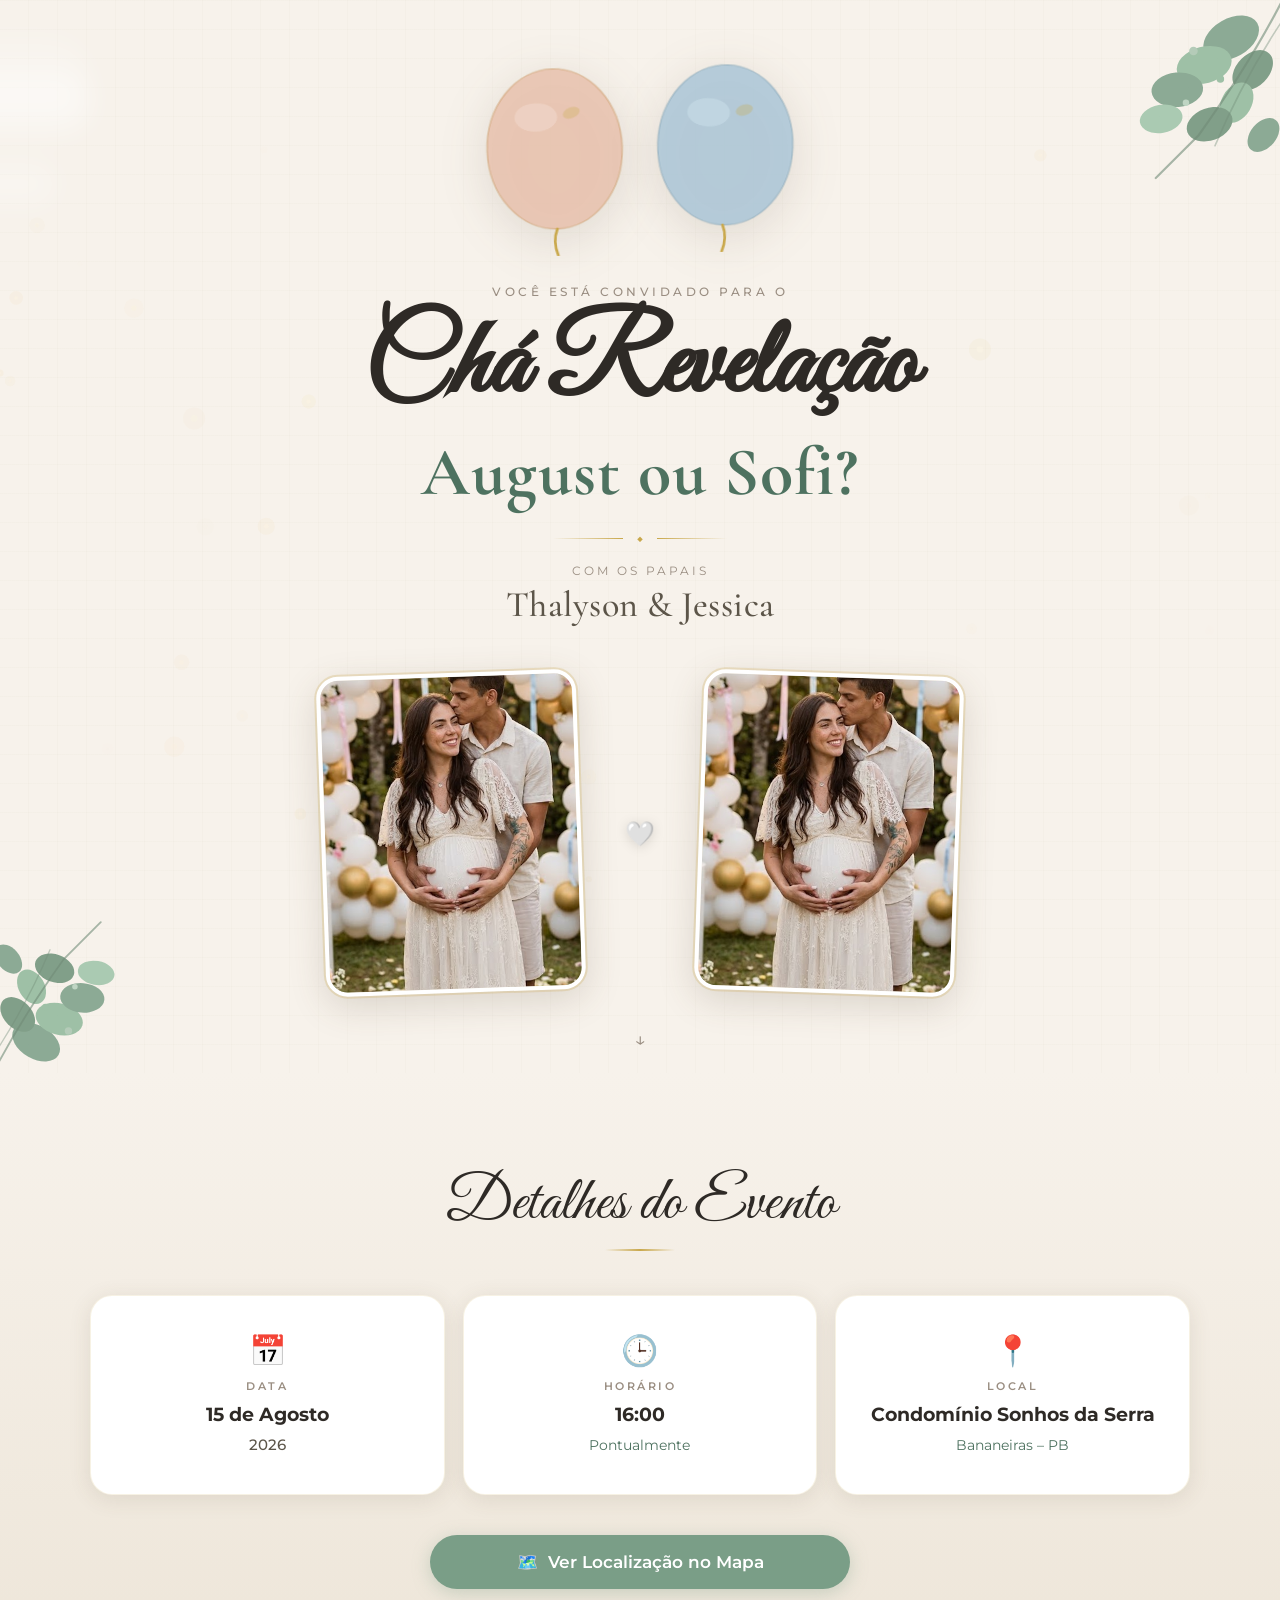
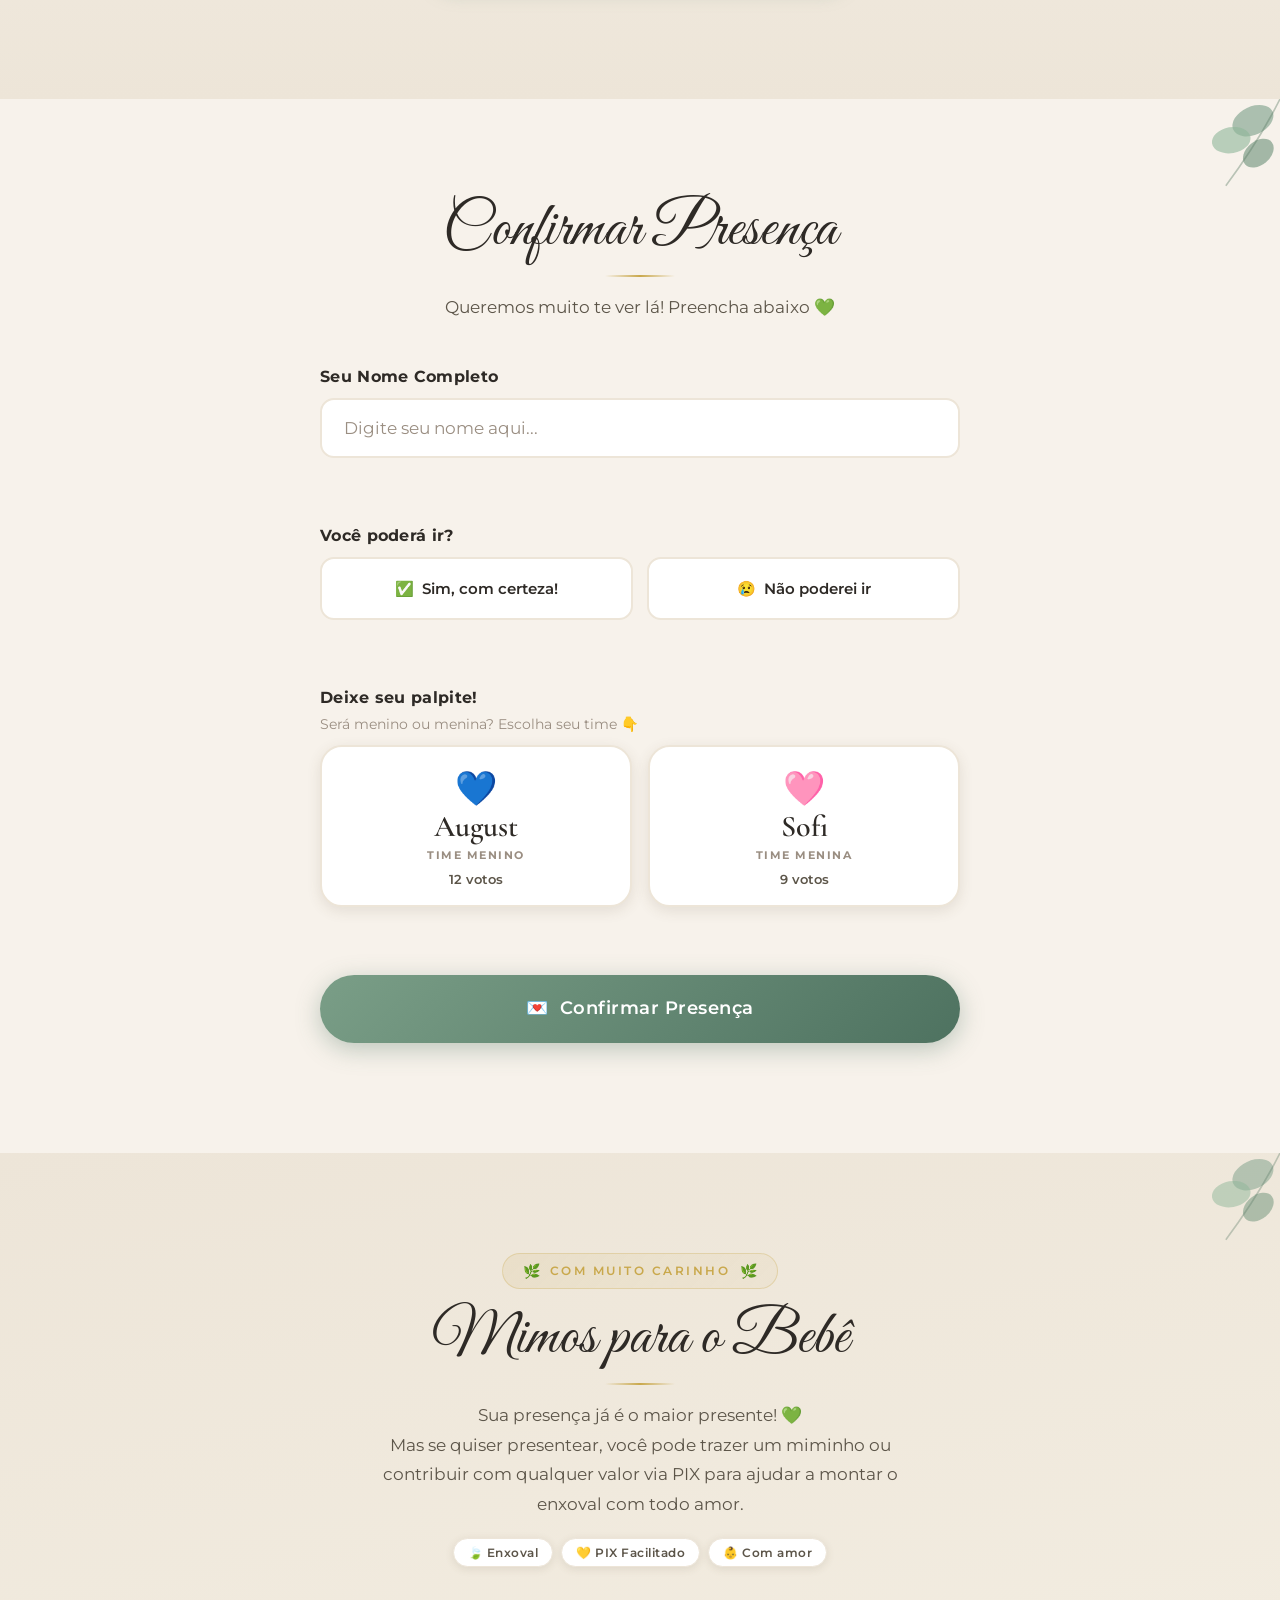
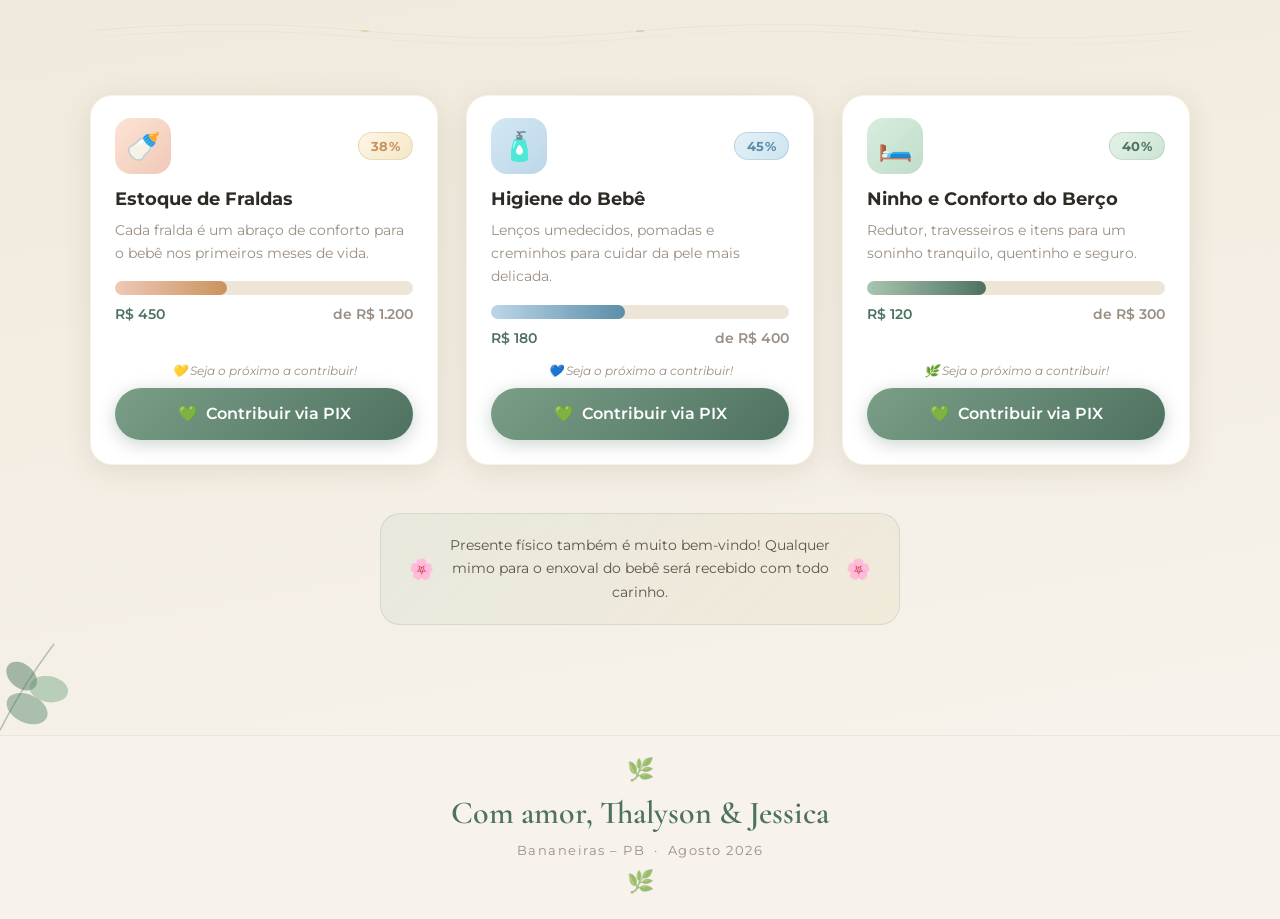
==== commit 72df819c: "Atualiza convite com novas funcionalidades, layout e integracao Firebase" ====
--- a/index.html
+++ b/index.html
@@ -1,5 +1,6 @@
 <!DOCTYPE html>
 <html lang="pt-BR">
+
 <head>
   <meta charset="UTF-8" />
   <meta name="viewport" content="width=device-width, initial-scale=1.0, maximum-scale=1.0" />
@@ -7,9 +8,12 @@
   <title>Chá Revelação · Thalyson & Jessica</title>
   <link rel="preconnect" href="https://fonts.googleapis.com" />
   <link rel="preconnect" href="https://fonts.gstatic.com" crossorigin />
-  <link href="https://fonts.googleapis.com/css2?family=Great+Vibes&family=Cormorant+Garamond:ital,wght@0,400;0,600;1,400;1,600&family=Montserrat:wght@300;400;500;600;700&display=swap" rel="stylesheet" />
-  <link rel="stylesheet" href="style.css" />
+  <link
+    href="https://fonts.googleapis.com/css2?family=Great+Vibes&family=Cormorant+Garamond:ital,wght@0,400;0,600;1,400;1,600&family=Montserrat:wght@300;400;500;600;700&display=swap"
+    rel="stylesheet" />
+  <link rel="stylesheet" href="style.css?v=3" />
 </head>
+
 <body>
 
   <!-- ░░ FAIRY LIGHTS CANVAS ░░ -->
@@ -32,21 +36,23 @@
       <svg viewBox="0 0 260 220" xmlns="http://www.w3.org/2000/svg" fill="none">
         <!-- ramos decorativos SVG em aquarela simulada -->
         <g opacity="0.85">
-          <ellipse cx="210" cy="40" rx="28" ry="18" fill="#7a9e87" transform="rotate(-30 210 40)"/>
-          <ellipse cx="185" cy="65" rx="26" ry="17" fill="#8fb89a" transform="rotate(-15 185 65)"/>
-          <ellipse cx="230" cy="70" rx="22" ry="15" fill="#6d9178" transform="rotate(-45 230 70)"/>
-          <ellipse cx="160" cy="88" rx="24" ry="16" fill="#7a9e87" transform="rotate(-5 160 88)"/>
-          <ellipse cx="215" cy="100" rx="20" ry="14" fill="#8fb89a" transform="rotate(-60 215 100)"/>
-          <ellipse cx="190" cy="120" rx="22" ry="15" fill="#6d9178" transform="rotate(-20 190 120)"/>
-          <ellipse cx="145" cy="115" rx="20" ry="13" fill="#9dc4a8" transform="rotate(-10 145 115)"/>
-          <ellipse cx="240" cy="130" rx="18" ry="12" fill="#7a9e87" transform="rotate(-50 240 130)"/>
+          <ellipse cx="210" cy="40" rx="28" ry="18" fill="#7a9e87" transform="rotate(-30 210 40)" />
+          <ellipse cx="185" cy="65" rx="26" ry="17" fill="#8fb89a" transform="rotate(-15 185 65)" />
+          <ellipse cx="230" cy="70" rx="22" ry="15" fill="#6d9178" transform="rotate(-45 230 70)" />
+          <ellipse cx="160" cy="88" rx="24" ry="16" fill="#7a9e87" transform="rotate(-5 160 88)" />
+          <ellipse cx="215" cy="100" rx="20" ry="14" fill="#8fb89a" transform="rotate(-60 215 100)" />
+          <ellipse cx="190" cy="120" rx="22" ry="15" fill="#6d9178" transform="rotate(-20 190 120)" />
+          <ellipse cx="145" cy="115" rx="20" ry="13" fill="#9dc4a8" transform="rotate(-10 145 115)" />
+          <ellipse cx="240" cy="130" rx="18" ry="12" fill="#7a9e87" transform="rotate(-50 240 130)" />
           <!-- Berries / small dots -->
-          <circle cx="175" cy="52" r="4" fill="#a8c5b0"/>
-          <circle cx="200" cy="78" r="3.5" fill="#8fb89a"/>
-          <circle cx="168" cy="100" r="3" fill="#b5d0bc"/>
+          <circle cx="175" cy="52" r="4" fill="#a8c5b0" />
+          <circle cx="200" cy="78" r="3.5" fill="#8fb89a" />
+          <circle cx="168" cy="100" r="3" fill="#b5d0bc" />
           <!-- Stem -->
-          <path d="M260 0 Q230 60 180 130 Q160 150 140 170" stroke="#5a7a65" stroke-width="2" stroke-linecap="round" fill="none" opacity="0.6"/>
-          <path d="M260 20 Q220 80 195 140" stroke="#5a7a65" stroke-width="1.5" stroke-linecap="round" fill="none" opacity="0.4"/>
+          <path d="M260 0 Q230 60 180 130 Q160 150 140 170" stroke="#5a7a65" stroke-width="2" stroke-linecap="round"
+            fill="none" opacity="0.6" />
+          <path d="M260 20 Q220 80 195 140" stroke="#5a7a65" stroke-width="1.5" stroke-linecap="round" fill="none"
+            opacity="0.4" />
         </g>
       </svg>
     </div>
@@ -54,19 +60,21 @@
     <div class="eucalyptus bottom-left" aria-hidden="true">
       <svg viewBox="0 0 260 220" xmlns="http://www.w3.org/2000/svg" fill="none">
         <g opacity="0.85">
-          <ellipse cx="50" cy="180" rx="28" ry="18" fill="#7a9e87" transform="rotate(30 50 180)"/>
-          <ellipse cx="75" cy="155" rx="26" ry="17" fill="#8fb89a" transform="rotate(15 75 155)"/>
-          <ellipse cx="30" cy="150" rx="22" ry="15" fill="#6d9178" transform="rotate(45 30 150)"/>
-          <ellipse cx="100" cy="132" rx="24" ry="16" fill="#7a9e87" transform="rotate(5 100 132)"/>
-          <ellipse cx="45" cy="120" rx="20" ry="14" fill="#8fb89a" transform="rotate(60 45 120)"/>
-          <ellipse cx="70" cy="100" rx="22" ry="15" fill="#6d9178" transform="rotate(20 70 100)"/>
-          <ellipse cx="115" cy="105" rx="20" ry="13" fill="#9dc4a8" transform="rotate(10 115 105)"/>
-          <ellipse cx="20" cy="90" rx="18" ry="12" fill="#7a9e87" transform="rotate(50 20 90)"/>
-          <circle cx="85" cy="168" r="4" fill="#a8c5b0"/>
-          <circle cx="60" cy="142" r="3.5" fill="#8fb89a"/>
-          <circle cx="92" cy="120" r="3" fill="#b5d0bc"/>
-          <path d="M0 220 Q30 160 80 90 Q100 70 120 50" stroke="#5a7a65" stroke-width="2" stroke-linecap="round" fill="none" opacity="0.6"/>
-          <path d="M0 200 Q40 140 65 80" stroke="#5a7a65" stroke-width="1.5" stroke-linecap="round" fill="none" opacity="0.4"/>
+          <ellipse cx="50" cy="180" rx="28" ry="18" fill="#7a9e87" transform="rotate(30 50 180)" />
+          <ellipse cx="75" cy="155" rx="26" ry="17" fill="#8fb89a" transform="rotate(15 75 155)" />
+          <ellipse cx="30" cy="150" rx="22" ry="15" fill="#6d9178" transform="rotate(45 30 150)" />
+          <ellipse cx="100" cy="132" rx="24" ry="16" fill="#7a9e87" transform="rotate(5 100 132)" />
+          <ellipse cx="45" cy="120" rx="20" ry="14" fill="#8fb89a" transform="rotate(60 45 120)" />
+          <ellipse cx="70" cy="100" rx="22" ry="15" fill="#6d9178" transform="rotate(20 70 100)" />
+          <ellipse cx="115" cy="105" rx="20" ry="13" fill="#9dc4a8" transform="rotate(10 115 105)" />
+          <ellipse cx="20" cy="90" rx="18" ry="12" fill="#7a9e87" transform="rotate(50 20 90)" />
+          <circle cx="85" cy="168" r="4" fill="#a8c5b0" />
+          <circle cx="60" cy="142" r="3.5" fill="#8fb89a" />
+          <circle cx="92" cy="120" r="3" fill="#b5d0bc" />
+          <path d="M0 220 Q30 160 80 90 Q100 70 120 50" stroke="#5a7a65" stroke-width="2" stroke-linecap="round"
+            fill="none" opacity="0.6" />
+          <path d="M0 200 Q40 140 65 80" stroke="#5a7a65" stroke-width="1.5" stroke-linecap="round" fill="none"
+            opacity="0.4" />
         </g>
       </svg>
     </div>
@@ -74,24 +82,28 @@
     <!-- Balões flutuantes centrais -->
     <div class="balloons-wrap" aria-hidden="true">
       <div class="balloon balloon-peach">
-        <svg viewBox="0 0 90 110" xmlns="http://www.w3.org/2000/svg">
-          <ellipse cx="45" cy="50" rx="38" ry="45" fill="#e8c4b0" opacity="0.9"/>
-          <ellipse cx="35" cy="32" rx="12" ry="8" fill="#f2d8cb" opacity="0.6"/>
-          <ellipse cx="45" cy="50" rx="38" ry="45" fill="none" stroke="#c9935e" stroke-width="1" opacity="0.4"/>
-          <!-- Gold string -->
-          <path d="M45 95 Q42 102 45 110" stroke="#c9a84c" stroke-width="1.5" fill="none" stroke-linecap="round"/>
-          <!-- Gold shimmer -->
-          <ellipse cx="55" cy="30" rx="5" ry="3" fill="#c9a84c" opacity="0.3" transform="rotate(-20 55 30)"/>
-        </svg>
+        <div class="balloon-anim">
+          <svg viewBox="0 0 90 110" xmlns="http://www.w3.org/2000/svg">
+            <ellipse cx="45" cy="50" rx="38" ry="45" fill="#e8c4b0" opacity="0.9" />
+            <ellipse cx="35" cy="32" rx="12" ry="8" fill="#f2d8cb" opacity="0.6" />
+            <ellipse cx="45" cy="50" rx="38" ry="45" fill="none" stroke="#c9935e" stroke-width="1" opacity="0.4" />
+            <!-- Gold string -->
+            <path d="M45 95 Q42 102 45 110" stroke="#c9a84c" stroke-width="1.5" fill="none" stroke-linecap="round" />
+            <!-- Gold shimmer -->
+            <ellipse cx="55" cy="30" rx="5" ry="3" fill="#c9a84c" opacity="0.3" transform="rotate(-20 55 30)" />
+          </svg>
+        </div>
       </div>
       <div class="balloon balloon-blue">
-        <svg viewBox="0 0 90 110" xmlns="http://www.w3.org/2000/svg">
-          <ellipse cx="45" cy="50" rx="38" ry="45" fill="#afc8d8" opacity="0.9"/>
-          <ellipse cx="35" cy="32" rx="12" ry="8" fill="#c8dde8" opacity="0.6"/>
-          <ellipse cx="45" cy="50" rx="38" ry="45" fill="none" stroke="#7a9eb2" stroke-width="1" opacity="0.4"/>
-          <path d="M45 95 Q48 102 45 110" stroke="#c9a84c" stroke-width="1.5" fill="none" stroke-linecap="round"/>
-          <ellipse cx="55" cy="30" rx="5" ry="3" fill="#c9a84c" opacity="0.3" transform="rotate(-20 55 30)"/>
-        </svg>
+        <div class="balloon-anim">
+          <svg viewBox="0 0 90 110" xmlns="http://www.w3.org/2000/svg">
+            <ellipse cx="45" cy="50" rx="38" ry="45" fill="#afc8d8" opacity="0.9" />
+            <ellipse cx="35" cy="32" rx="12" ry="8" fill="#c8dde8" opacity="0.6" />
+            <ellipse cx="45" cy="50" rx="38" ry="45" fill="none" stroke="#7a9eb2" stroke-width="1" opacity="0.4" />
+            <path d="M45 95 Q48 102 45 110" stroke="#c9a84c" stroke-width="1.5" fill="none" stroke-linecap="round" />
+            <ellipse cx="55" cy="30" rx="5" ry="3" fill="#c9a84c" opacity="0.3" transform="rotate(-20 55 30)" />
+          </svg>
+        </div>
       </div>
     </div>
 
@@ -99,7 +111,7 @@
     <div class="hero-content fade-in">
       <p class="hero-eyebrow">Você está convidado para o</p>
       <h1 class="hero-title">Chá Revelação</h1>
-      <p class="hero-subtitle">Otto ou Melissa?</p>
+      <p class="hero-subtitle">August ou Sofi?</p>
       <div class="hero-divider" aria-hidden="true">
         <span></span><span class="diamond">◆</span><span></span>
       </div>
@@ -110,16 +122,16 @@
     <!-- Fotos do casal (placeholder elegante aguarda upload) -->
     <div class="couple-photos fade-in-delay">
       <div class="photo-frame photo-left" title="Foto do casal">
-        
-          <img src="sua.jpg" alt="Thalyson e Jessica" />
-          
+
+        <img src="sua.jpg" alt="Thalyson e Jessica" />
+
       </div>
       <div class="photo-heart" aria-hidden="true">🤍</div>
       <div class="photo-frame photo-right" title="Foto do casal 2">
-        
-          <img src="sua.jpg" alt="Thalyson e Jessica" />
-         
-        
+
+        <img src="sua.jpg" alt="Thalyson e Jessica" />
+
+
       </div>
     </div>
 
@@ -141,27 +153,22 @@
       <div class="info-card">
         <div class="info-icon" aria-hidden="true">📅</div>
         <p class="info-label">Data</p>
-        <p class="info-value">15 de Agosto<br/><span class="info-year">2026</span></p>
+        <p class="info-value">15 de Agosto<br /><span class="info-year">2026</span></p>
       </div>
       <div class="info-card">
         <div class="info-icon" aria-hidden="true">🕒</div>
         <p class="info-label">Horário</p>
-        <p class="info-value">15h00<br/><span class="info-sub">Pontualmente</span></p>
+        <p class="info-value">16:00<br /><span class="info-sub">Pontualmente</span></p>
       </div>
       <div class="info-card info-card-wide">
         <div class="info-icon" aria-hidden="true">📍</div>
         <p class="info-label">Local</p>
-        <p class="info-value">Condomínio Sonhos da Serra<br/><span class="info-sub">Bananeiras – PB</span></p>
-      </div>
-    </div>
-
-    <a
-      href="https://www.google.com/maps/search/Condomínio+Sonhos+da+Serra+Bananeiras+PB"
-      target="_blank"
-      rel="noopener noreferrer"
-      class="btn btn-map"
-      aria-label="Abrir localização no Google Maps"
-    >
+        <p class="info-value">Condomínio Sonhos da Serra<br /><span class="info-sub">Bananeiras – PB</span></p>
+      </div>
+    </div>
+
+    <a href="https://www.google.com/maps/search/Condomínio+Sonhos+da+Serra+Bananeiras+PB" target="_blank"
+      rel="noopener noreferrer" class="btn btn-map" aria-label="Abrir localização no Google Maps">
       🗺️ &nbsp;Ver Localização no Mapa
     </a>
   </section>
@@ -172,10 +179,10 @@
   <section class="rsvp-section fade-in-section" id="confirmar">
     <div class="eucalyptus-mini top-right-mini" aria-hidden="true">
       <svg viewBox="0 0 120 100" xmlns="http://www.w3.org/2000/svg" fill="none">
-        <ellipse cx="95" cy="20" rx="20" ry="13" fill="#7a9e87" transform="rotate(-25 95 20)" opacity="0.6"/>
-        <ellipse cx="75" cy="38" rx="18" ry="12" fill="#8fb89a" transform="rotate(-10 75 38)" opacity="0.6"/>
-        <ellipse cx="100" cy="50" rx="16" ry="11" fill="#6d9178" transform="rotate(-40 100 50)" opacity="0.6"/>
-        <path d="M120 0 Q100 40 70 80" stroke="#5a7a65" stroke-width="1.5" fill="none" opacity="0.4"/>
+        <ellipse cx="95" cy="20" rx="20" ry="13" fill="#7a9e87" transform="rotate(-25 95 20)" opacity="0.6" />
+        <ellipse cx="75" cy="38" rx="18" ry="12" fill="#8fb89a" transform="rotate(-10 75 38)" opacity="0.6" />
+        <ellipse cx="100" cy="50" rx="16" ry="11" fill="#6d9178" transform="rotate(-40 100 50)" opacity="0.6" />
+        <path d="M120 0 Q100 40 70 80" stroke="#5a7a65" stroke-width="1.5" fill="none" opacity="0.4" />
       </svg>
     </div>
 
@@ -190,16 +197,8 @@
       <!-- Campo 1: Nome -->
       <div class="form-group">
         <label for="nomeConvidado" class="form-label">Seu Nome Completo</label>
-        <input
-          type="text"
-          id="nomeConvidado"
-          name="nome"
-          class="form-input"
-          placeholder="Digite seu nome aqui..."
-          autocomplete="name"
-          required
-          aria-required="true"
-        />
+        <input type="text" id="nomeConvidado" name="nome" class="form-input" placeholder="Digite seu nome aqui..."
+          autocomplete="name" required aria-required="true" />
         <span class="form-error" id="erroNome" role="alert"></span>
       </div>
 
@@ -225,13 +224,13 @@
         <div class="palpite-grid" role="group" aria-labelledby="palpiteLabel">
           <button type="button" class="btn-palpite btn-menino" data-value="menino" aria-pressed="false">
             <span class="palpite-emoji">💙</span>
-            <span class="palpite-nome cursive">Otto</span>
+            <span class="palpite-nome">August</span>
             <span class="palpite-label">Time Menino</span>
             <span class="palpite-count" id="countMenino">0 votos</span>
           </button>
           <button type="button" class="btn-palpite btn-menina" data-value="menina" aria-pressed="false">
             <span class="palpite-emoji">🩷</span>
-            <span class="palpite-nome cursive">Melissa</span>
+            <span class="palpite-nome">Sofi</span>
             <span class="palpite-label">Time Menina</span>
             <span class="palpite-count" id="countMenina">0 votos</span>
           </button>
@@ -250,7 +249,7 @@
       <div class="form-success" id="formSuccess" role="status" aria-live="polite" style="display:none">
         <div class="success-icon">🎉</div>
         <h3 class="success-title cursive">Recebemos sua resposta!</h3>
-        <p class="success-msg">Obrigado por confirmar! <br/>Mal podemos esperar para te ver lá 💚</p>
+        <p class="success-msg">Obrigado por confirmar! <br />Mal podemos esperar para te ver lá 💚</p>
       </div>
 
     </form>
@@ -264,18 +263,18 @@
     <!-- Eucalipto decorativo esquerda + direita -->
     <div class="eucalyptus-mini bottom-left-mini" aria-hidden="true">
       <svg viewBox="0 0 120 100" xmlns="http://www.w3.org/2000/svg" fill="none">
-        <ellipse cx="25" cy="80" rx="20" ry="13" fill="#7a9e87" transform="rotate(25 25 80)" opacity="0.6"/>
-        <ellipse cx="45" cy="62" rx="18" ry="12" fill="#8fb89a" transform="rotate(10 45 62)" opacity="0.6"/>
-        <ellipse cx="20" cy="50" rx="16" ry="11" fill="#6d9178" transform="rotate(40 20 50)" opacity="0.6"/>
-        <path d="M0 100 Q20 60 50 20" stroke="#5a7a65" stroke-width="1.5" fill="none" opacity="0.4"/>
+        <ellipse cx="25" cy="80" rx="20" ry="13" fill="#7a9e87" transform="rotate(25 25 80)" opacity="0.6" />
+        <ellipse cx="45" cy="62" rx="18" ry="12" fill="#8fb89a" transform="rotate(10 45 62)" opacity="0.6" />
+        <ellipse cx="20" cy="50" rx="16" ry="11" fill="#6d9178" transform="rotate(40 20 50)" opacity="0.6" />
+        <path d="M0 100 Q20 60 50 20" stroke="#5a7a65" stroke-width="1.5" fill="none" opacity="0.4" />
       </svg>
     </div>
     <div class="eucalyptus-mini top-right-mini" aria-hidden="true">
       <svg viewBox="0 0 120 100" xmlns="http://www.w3.org/2000/svg" fill="none">
-        <ellipse cx="95" cy="20" rx="20" ry="13" fill="#7a9e87" transform="rotate(-25 95 20)" opacity="0.5"/>
-        <ellipse cx="75" cy="38" rx="18" ry="12" fill="#8fb89a" transform="rotate(-10 75 38)" opacity="0.5"/>
-        <ellipse cx="100" cy="50" rx="16" ry="11" fill="#6d9178" transform="rotate(-40 100 50)" opacity="0.5"/>
-        <path d="M120 0 Q100 40 70 80" stroke="#5a7a65" stroke-width="1.5" fill="none" opacity="0.35"/>
+        <ellipse cx="95" cy="20" rx="20" ry="13" fill="#7a9e87" transform="rotate(-25 95 20)" opacity="0.5" />
+        <ellipse cx="75" cy="38" rx="18" ry="12" fill="#8fb89a" transform="rotate(-10 75 38)" opacity="0.5" />
+        <ellipse cx="100" cy="50" rx="16" ry="11" fill="#6d9178" transform="rotate(-40 100 50)" opacity="0.5" />
+        <path d="M120 0 Q100 40 70 80" stroke="#5a7a65" stroke-width="1.5" fill="none" opacity="0.35" />
       </svg>
     </div>
 
@@ -289,8 +288,9 @@
       <h2 class="section-title cursive">Mimos para o Bebê</h2>
       <div class="section-line" aria-hidden="true"></div>
       <p class="section-sub">
-        Sua presença já é o maior presente! 💚<br/>
-        Mas se quiser presentear, você pode trazer um miminho ou contribuir com qualquer valor via PIX para ajudar a montar o enxoval com todo amor.
+        Sua presença já é o maior presente! 💚<br />
+        Mas se quiser presentear, você pode trazer um miminho ou contribuir com qualquer valor via PIX para ajudar a
+        montar o enxoval com todo amor.
       </p>
       <!-- Tags decorativas -->
       <div class="gifts-tags" aria-hidden="true">
@@ -303,99 +303,28 @@
     <!-- Banner decorativo de fundo -->
     <div class="gifts-banner-deco" aria-hidden="true">
       <svg viewBox="0 0 800 120" xmlns="http://www.w3.org/2000/svg" preserveAspectRatio="none" fill="none">
-        <path d="M0 60 Q100 20 200 60 Q300 100 400 60 Q500 20 600 60 Q700 100 800 60" stroke="#a8c5b0" stroke-width="1.5" opacity="0.4"/>
-        <path d="M0 80 Q100 40 200 80 Q300 120 400 80 Q500 40 600 80 Q700 120 800 80" stroke="#c9a84c" stroke-width="1" opacity="0.25"/>
-        <circle cx="200" cy="60" r="3" fill="#c9a84c" opacity="0.4"/>
-        <circle cx="400" cy="60" r="3" fill="#7a9e87" opacity="0.4"/>
-        <circle cx="600" cy="60" r="3" fill="#e8c4b0" opacity="0.5"/>
+        <path d="M0 60 Q100 20 200 60 Q300 100 400 60 Q500 20 600 60 Q700 100 800 60" stroke="#a8c5b0"
+          stroke-width="1.5" opacity="0.4" />
+        <path d="M0 80 Q100 40 200 80 Q300 120 400 80 Q500 40 600 80 Q700 120 800 80" stroke="#c9a84c" stroke-width="1"
+          opacity="0.25" />
+        <circle cx="200" cy="60" r="3" fill="#c9a84c" opacity="0.4" />
+        <circle cx="400" cy="60" r="3" fill="#7a9e87" opacity="0.4" />
+        <circle cx="600" cy="60" r="3" fill="#e8c4b0" opacity="0.5" />
       </svg>
     </div>
 
     <!-- Cards de Metas -->
     <div class="goals-grid" id="goalsGrid">
-
-      <!-- Card 1: Fraldas -->
-      <div class="goal-card" data-meta-id="fraldas">
-        <div class="goal-card-header">
-          <div class="goal-icon-wrap goal-icon-peach" aria-hidden="true">🍼</div>
-          <div class="goal-badge">37%</div>
-        </div>
-        <h3 class="goal-title">Estoque de Fraldas</h3>
-        <p class="goal-desc">Cada fralda é um abraço de conforto para o bebê nos primeiros meses de vida.</p>
-        <div class="goal-progress-wrap">
-          <div class="goal-progress-bar" role="progressbar" aria-valuenow="450" aria-valuemin="0" aria-valuemax="1200" aria-label="Progresso: R$450 de R$1200">
-            <div class="goal-progress-fill goal-fill-peach" style="width: 0%" data-width="37.5"></div>
-          </div>
-          <div class="goal-values">
-            <span class="goal-raised" id="raisedFraldas">R$ 450</span>
-            <span class="goal-target">de R$ 1.200</span>
-          </div>
-        </div>
-        <div class="goal-card-footer">
-          <span class="goal-contributors">💛 Seja o próximo a contribuir!</span>
-          <button type="button" class="btn btn-pix" data-meta="fraldas" data-titulo="Estoque de Fraldas">
-            💚 &nbsp;Contribuir via PIX
-          </button>
-        </div>
-      </div>
-
-      <!-- Card 2: Higiene -->
-      <div class="goal-card" data-meta-id="higiene">
-        <div class="goal-card-header">
-          <div class="goal-icon-wrap goal-icon-blue" aria-hidden="true">🧴</div>
-          <div class="goal-badge goal-badge-blue">45%</div>
-        </div>
-        <h3 class="goal-title">Higiene do Bebê</h3>
-        <p class="goal-desc">Lenços umedecidos, pomadas e creminhos para cuidar da pele mais delicada.</p>
-        <div class="goal-progress-wrap">
-          <div class="goal-progress-bar" role="progressbar" aria-valuenow="180" aria-valuemin="0" aria-valuemax="400" aria-label="Progresso: R$180 de R$400">
-            <div class="goal-progress-fill goal-fill-blue" style="width: 0%" data-width="45"></div>
-          </div>
-          <div class="goal-values">
-            <span class="goal-raised" id="raisedHigiene">R$ 180</span>
-            <span class="goal-target">de R$ 400</span>
-          </div>
-        </div>
-        <div class="goal-card-footer">
-          <span class="goal-contributors">💙 Seja o próximo a contribuir!</span>
-          <button type="button" class="btn btn-pix" data-meta="higiene" data-titulo="Higiene do Bebê">
-            💚 &nbsp;Contribuir via PIX
-          </button>
-        </div>
-      </div>
-
-      <!-- Card 3: Ninho -->
-      <div class="goal-card" data-meta-id="ninho">
-        <div class="goal-card-header">
-          <div class="goal-icon-wrap goal-icon-sage" aria-hidden="true">🛏️</div>
-          <div class="goal-badge goal-badge-sage">40%</div>
-        </div>
-        <h3 class="goal-title">Ninho e Conforto do Berço</h3>
-        <p class="goal-desc">Redutor, travesseiros e itens para um soninho tranquilo, quentinho e seguro.</p>
-        <div class="goal-progress-wrap">
-          <div class="goal-progress-bar" role="progressbar" aria-valuenow="120" aria-valuemin="0" aria-valuemax="300" aria-label="Progresso: R$120 de R$300">
-            <div class="goal-progress-fill goal-fill-sage" style="width: 0%" data-width="40"></div>
-          </div>
-          <div class="goal-values">
-            <span class="goal-raised" id="raisedNinho">R$ 120</span>
-            <span class="goal-target">de R$ 300</span>
-          </div>
-        </div>
-        <div class="goal-card-footer">
-          <span class="goal-contributors">🌿 Seja o próximo a contribuir!</span>
-          <button type="button" class="btn btn-pix" data-meta="ninho" data-titulo="Ninho e Conforto do Berço">
-            💚 &nbsp;Contribuir via PIX
-          </button>
-        </div>
-      </div>
-
-    </div>
+      <!-- Renderizado dinamicamente via JavaScript -->
+    </div>
+
 
     <!-- Nota de rodapé da seção -->
     <div class="gifts-footnote">
       <div class="gifts-footnote-inner">
         <span aria-hidden="true">🌸</span>
-        <p>Presente físico também é muito bem-vindo! Qualquer mimo para o enxoval do bebê será recebido com todo carinho.</p>
+        <p>Presente físico também é muito bem-vindo! Qualquer mimo para o enxoval do bebê será recebido com todo
+          carinho.</p>
         <span aria-hidden="true">🌸</span>
       </div>
     </div>
@@ -407,7 +336,7 @@
   ══════════════════════════════════════ -->
   <footer class="site-footer">
     <div class="footer-leaves" aria-hidden="true">🌿</div>
-    <p class="footer-text cursive">Com amor, Thalyson &amp; Jessica</p>
+    <p class="footer-text">Com amor, Thalyson &amp; Jessica</p>
     <p class="footer-sub">Bananeiras – PB &nbsp;·&nbsp; Agosto 2026</p>
     <div class="footer-leaves" aria-hidden="true">🌿</div>
   </footer>
@@ -415,30 +344,83 @@
   <!-- ══════════════════════════════════════
        MODAL PIX
   ══════════════════════════════════════ -->
-  <div class="modal-overlay" id="pixModal" role="dialog" aria-modal="true" aria-labelledby="modalTitle" style="display:none">
+  <div class="modal-overlay" id="pixModal" role="dialog" aria-modal="true" aria-labelledby="modalTitle"
+    style="display:none">
     <div class="modal-box">
       <button class="modal-close" id="modalClose" aria-label="Fechar modal">✕</button>
       <div class="modal-icon" aria-hidden="true">💸</div>
-      <h3 class="modal-title cursive" id="modalTitle">Contribuir via PIX</h3>
+      <h3 class="modal-title cursive" id="modalTitle">Contribuir</h3>
       <p class="modal-meta-name" id="modalMetaName"></p>
+
+      <!-- SEÇÃO 1: Escolha do Valor (visível apenas para doações livres) -->
+      <div class="modal-amount-section" id="modalAmountSection" style="display:none">
+        <label class="amount-input-label">Escolha o Valor do Presente</label>
+        <div class="amount-input-wrapper">
+          <span class="amount-symbol">R$</span>
+          <input type="number" id="customAmountInput" class="amount-input" value="50" min="1" step="1" />
+        </div>
+        <div class="quick-amounts">
+          <button type="button" class="btn-quick-amount" data-amount="20">R$ 20</button>
+          <button type="button" class="btn-quick-amount active" data-amount="50">R$ 50</button>
+          <button type="button" class="btn-quick-amount" data-amount="100">R$ 100</button>
+          <button type="button" class="btn-quick-amount" data-amount="200">R$ 200</button>
+        </div>
+      </div>
+
+      <!-- SEÇÃO 2: QR Code Dinâmico -->
+      <div class="modal-qr-container">
+        <div class="qr-placeholder-loading" id="qrLoading" style="display:none">
+          <div class="qr-spinner"></div>
+          <span>Gerando PIX...</span>
+        </div>
+        <img src="" alt="QR Code PIX" id="qrCodeImg" class="qr-code-img" style="display:none" />
+      </div>
+
+      <!-- SEÇÃO 3: Informações do PIX (Chave, Titular e Copia e Cola) -->
       <div class="modal-pix-info">
         <p class="modal-label">Titular da conta</p>
-        <p class="modal-titular">Jessica Souza</p>
-        <p class="modal-label">Chave PIX</p>
+        <p class="modal-titular" id="modalTitular">Jessica Souza</p>
         <div class="modal-key-wrap">
-          <p class="modal-key" id="pixKey">jessica@email.com</p>
-          <button type="button" class="btn btn-copy" id="btnCopyPix" aria-label="Copiar chave PIX">
-            📋 &nbsp;Copiar Chave
-          </button>
-        </div>
+          <div class="modal-key-row">
+            <div>
+              <p class="modal-label">Chave PIX</p>
+              <p class="modal-key" id="pixKey">jessica@email.com</p>
+            </div>
+            <button type="button" class="btn-copy" id="btnCopyPix" aria-label="Copiar chave PIX">
+              📋 &nbsp;Copiar Chave
+            </button>
+          </div>
+          
+          <div class="modal-copia-cola-section" id="copiaColaSection" style="display:none">
+            <p class="modal-label">PIX Copia e Cola</p>
+            <textarea class="copia-cola-textarea" id="copiaColaText" readonly></textarea>
+            <button type="button" class="btn btn-pix" id="btnCopyCopiaCola" style="padding: 10px; font-size: 13px;">
+              📋 &nbsp;Copiar Código PIX
+            </button>
+          </div>
+        </div>
+        
         <div class="copy-feedback" id="copyFeedback" role="status" aria-live="polite" style="display:none">
-          ✅ Chave copiada!
-        </div>
-      </div>
+          ✅ Copiado!
+        </div>
+      </div>
+
+      <!-- SEÇÃO 4: Botões do Mercado Pago e Ação -->
+      <div class="modal-actions">
+        <a href="#" target="_blank" rel="noopener noreferrer" class="btn-mp-redirect" id="btnMpRedirect" style="display:none">
+          💙 &nbsp;Pagar via Mercado Pago
+        </a>
+      </div>
+
       <p class="modal-hint">Após contribuir, confirme no recibo que o nome do titular está correto. Obrigado pela generosidade! 💚</p>
     </div>
   </div>
 
-  <script src="script.js"></script>
+  <!-- Firebase App & Firestore SDKs (Compat version for UMD script inclusion) -->
+  <script src="https://www.gstatic.com/firebasejs/10.8.0/firebase-app-compat.js"></script>
+  <script src="https://www.gstatic.com/firebasejs/10.8.0/firebase-firestore-compat.js"></script>
+
+  <script src="script.js?v=4"></script>
 </body>
+
 </html>
--- a/style.css
+++ b/style.css
@@ -10,6 +10,7 @@
   --sage:         #7a9e87;
   --sage-light:   #a8c5b0;
   --sage-dark:    #4e7260;
+  --sage-deep:    #273f32;
   --peach:        #e8c4b0;
   --peach-deep:   #c9935e;
   --blue-baby:    #afc8d8;
@@ -77,14 +78,9 @@
   to   { opacity: 1; transform: translateY(0); }
 }
 
-/* Balões: muito mais lentos e suaves (8-10s) */
 @keyframes floatBalloon {
-  0%,100% { transform: translateY(0) rotate(-1.5deg); }
-  50%      { transform: translateY(-16px) rotate(1.5deg); }
-}
-@keyframes floatBalloonDelay {
-  0%,100% { transform: translateY(-10px) rotate(1.5deg); }
-  50%      { transform: translateY(6px) rotate(-1.5deg); }
+  0%, 100% { transform: translate3d(0, 0, 0); }
+  50%      { transform: translate3d(0, -7px, 0); }
 }
 
 .fade-in       { opacity: 0; animation: fadeInUp .9s ease forwards .2s; }
@@ -105,23 +101,39 @@
   display: flex; flex-direction: column;
   align-items: center; justify-content: center;
   text-align: center;
-  padding: 80px 24px 70px;
+  padding: 30px 24px 50px;
   overflow: hidden;
 }
 
 .eucalyptus { position: absolute; pointer-events: none; z-index: 1; }
-.eucalyptus.top-right   { top: -10px;  right: -10px;  width: min(240px, 58vw); }
+.eucalyptus.top-right   { top: -5px;  right: -5px;  width: min(280px, 64vw); }
 .eucalyptus.bottom-left { bottom: -10px; left: -10px; width: min(240px, 58vw); }
 
-/* ── Balões: mais lentos ── */
+/* ── Balões: fixos / estáticos ── */
 .balloons-wrap {
   position: relative; display: flex;
   align-items: flex-end; justify-content: center;
   gap: 10px; margin-bottom: 28px; z-index: 2;
 }
-.balloon { width: 100px; filter: drop-shadow(0 6px 16px var(--shadow)); }
-.balloon-peach { animation: floatBalloon 9s ease-in-out infinite; transform-origin: bottom center; }
-.balloon-blue  { animation: floatBalloonDelay 8s ease-in-out infinite; transform-origin: bottom center; }
+.balloon {
+  width: 100px;
+}
+.balloon-anim {
+  animation: floatBalloon 5s ease-in-out infinite;
+  will-change: transform;
+  backface-visibility: hidden;
+}
+.balloon-blue .balloon-anim {
+  animation-delay: 0.6s;
+}
+.balloon svg {
+  filter: drop-shadow(0 10px 24px rgba(90,70,50,.16));
+  display: block;
+  width: 100%;
+  height: auto;
+}
+.balloon-peach { transform: rotate(-2deg); }
+.balloon-blue  { transform: translateY(-4px) rotate(2deg); }
 
 /* ── Hero text ── */
 .hero-content { position: relative; z-index: 3; max-width: 600px; }
@@ -138,9 +150,9 @@
 }
 .hero-subtitle {
   font-family: 'Cormorant Garamond', serif;
-  font-size: clamp(30px, 7.5vw, 52px);
-  font-style: italic; font-weight: 600;
-  color: var(--sage-dark); line-height: 1.2; margin-bottom: 20px;
+  font-size: clamp(40px, 9.5vw, 68px);
+  font-style: normal; font-weight: 700;
+  color: var(--sage-dark); line-height: 1.15; margin-bottom: 20px;
   letter-spacing: 1px;
 }
 .hero-divider {
@@ -161,9 +173,9 @@
 /* Nomes legíveis com Cormorant Garamond */
 .hero-names {
   font-family: 'Cormorant Garamond', serif;
-  font-size: clamp(42px, 11vw, 72px);
-  font-style: italic; font-weight: 600;
-  color: var(--sage-dark); line-height: 1.15;
+  font-size: clamp(24px, 6vw, 36px);
+  font-style: normal; font-weight: 500;
+  color: var(--text-mid); line-height: 1.15;
   letter-spacing: .5px;
 }
 
@@ -207,8 +219,7 @@
 
 .hero-scroll-hint {
   position: absolute; bottom: 22px; left: 50%; transform: translateX(-50%);
-  color: var(--text-light); font-size: 20px;
-  animation: floatBalloon 3s ease-in-out infinite; z-index: 3;
+  color: var(--text-light); font-size: 20px; z-index: 3;
 }
 
 /* ══════════════════════════════════════
@@ -350,7 +361,7 @@
 .palpite-emoji { font-size: 34px; line-height: 1; }
 .palpite-nome  {
   font-family: 'Cormorant Garamond', serif;
-  font-size: 32px; font-style: italic; font-weight: 600;
+  font-size: 30px; font-style: normal; font-weight: 600;
   color: var(--text-dark); line-height: 1.1;
 }
 .palpite-label { font-size: 11px; font-weight: 700; letter-spacing: 1.5px; text-transform: uppercase; color: var(--text-light); }
@@ -515,7 +526,7 @@
   color: var(--white); width: 100%; font-size: 16px;
   padding: 16px; box-shadow: 0 4px 18px rgba(78,114,96,.3);
 }
-.btn-pix:hover  { transform: translateY(-2px); box-shadow: 0 8px 26px rgba(78,114,96,.4); }
+.btn-pix:hover  { transform: translateY(-2px); background: var(--sage-dark); box-shadow: 0 8px 26px rgba(78,114,96,.4); }
 .btn-pix:active { transform: translateY(0); }
 
 /* Nota de rodapé da seção */
@@ -530,17 +541,182 @@
 .gifts-footnote-inner p { font-size: 14px; color: var(--text-mid); line-height: 1.65; text-align: center; }
 .gifts-footnote-inner span { font-size: 20px; flex-shrink: 0; }
 
+/* ── Subseção: Carrinho de Bebê ── */
+.carrinho-section {
+  margin-top: 64px;
+  position: relative;
+  z-index: 2;
+}
+.carrinho-header {
+  text-align: center;
+  margin-bottom: 36px;
+}
+.carrinho-eyebrow {
+  display: block;
+  font-size: 12px;
+  letter-spacing: 4px;
+  text-transform: uppercase;
+  color: var(--text-light);
+  margin-bottom: 8px;
+  font-weight: 600;
+}
+.carrinho-title {
+  font-size: clamp(32px, 7vw, 48px);
+  color: var(--text-dark);
+  font-weight: 400;
+  line-height: 1.1;
+  margin-bottom: 12px;
+}
+.carrinho-sub {
+  font-size: 15px;
+  color: var(--text-mid);
+  line-height: 1.7;
+  max-width: 430px; /* narrowed to force wrapping into two neat lines */
+  margin: 0 auto;
+}
+.carrinho-grid {
+  display: grid;
+  grid-template-columns: 1fr;
+  gap: 24px;
+  max-width: var(--max-w);
+  margin: 0 auto;
+}
+.carrinho-card {
+  background: var(--white);
+  border-radius: var(--radius-card);
+  padding: 24px;
+  box-shadow: 0 4px 18px var(--shadow);
+  border: 1px solid rgba(201,168,76,.12);
+  display: flex;
+  flex-direction: column;
+  position: relative;
+  transition: transform var(--transition), box-shadow var(--transition), opacity var(--transition);
+}
+.carrinho-card:not(.completed):hover {
+  transform: translateY(-4px);
+  box-shadow: 0 10px 28px var(--shadow-md);
+}
+.carrinho-card.completed {
+  opacity: 0.72;
+}
+.carrinho-card-header {
+  display: flex;
+  align-items: center;
+  justify-content: space-between;
+  margin-bottom: 12px;
+}
+.carrinho-icon-wrap {
+  width: 44px;
+  height: 44px;
+  border-radius: 12px;
+  display: flex;
+  align-items: center;
+  justify-content: center;
+  font-size: 20px;
+  background: linear-gradient(135deg, #fdf5e6, #f5e8c8);
+  border: 1px solid rgba(201,168,76,.2);
+}
+.carrinho-badge-completed {
+  background: #e8f5ed;
+  color: var(--sage-dark);
+  font-size: 11px;
+  font-weight: 700;
+  padding: 4px 10px;
+  border-radius: 50px;
+  border: 1px solid var(--sage-light);
+  box-shadow: 0 2px 6px var(--shadow);
+  letter-spacing: 0.3px;
+}
+.carrinho-card-title {
+  font-family: 'Montserrat', sans-serif;
+  font-size: 17px;
+  font-weight: 700;
+  color: var(--text-dark);
+  line-height: 1.35;
+  margin-bottom: 16px;
+}
+.carrinho-progress-wrap {
+  margin-bottom: 18px;
+}
+.carrinho-progress-bar {
+  width: 100%;
+  height: 8px;
+  background: var(--cream-dark);
+  border-radius: 10px;
+  overflow: hidden;
+  margin-bottom: 8px;
+}
+.carrinho-progress-fill {
+  height: 100%;
+  border-radius: 10px;
+  background: linear-gradient(90deg, var(--sage-light), var(--sage));
+  width: 0%;
+  transition: width 1.2s cubic-bezier(.4,0,.2,1);
+}
+.carrinho-values-wrap {
+  display: flex;
+  justify-content: space-between;
+  align-items: center;
+  padding: 0 4px;
+}
+.carrinho-values {
+  font-size: 13px;
+  font-weight: 600;
+  color: var(--text-light);
+}
+.carrinho-raised {
+  color: var(--sage-dark);
+}
+.carrinho-percent {
+  font-size: 13px;
+  font-weight: 700;
+  color: var(--gold);
+  transition: color var(--transition);
+}
+.carrinho-card.completed .carrinho-percent {
+  color: var(--sage-dark);
+}
+.btn-donativo {
+  display: inline-flex;
+  align-items: center;
+  justify-content: center;
+  font-family: 'Montserrat', sans-serif;
+  font-weight: 600;
+  font-size: 14px;
+  cursor: pointer;
+  border: none;
+  border-radius: var(--radius-btn);
+  padding: 12px 20px;
+  width: 100%;
+  margin-top: auto;
+  background: linear-gradient(135deg, var(--sage) 0%, var(--sage-dark) 100%);
+  color: var(--white);
+  box-shadow: 0 3px 12px rgba(78,114,96,.25);
+  transition: transform var(--transition), box-shadow var(--transition), background var(--transition);
+  -webkit-tap-highlight-color: transparent;
+}
+.btn-donativo:not(:disabled):hover {
+  transform: translateY(-1px);
+  box-shadow: 0 6px 18px rgba(78,114,96,.35);
+}
+.btn-donativo:disabled {
+  background: var(--cream-dark);
+  color: var(--text-light);
+  box-shadow: none;
+  cursor: not-allowed;
+}
+
 /* ══════════════════════════════════════
    FOOTER
 ══════════════════════════════════════ */
 .site-footer {
   position: relative; z-index: 2;
-  text-align: center; padding: 48px 24px 56px;
+  text-align: center; padding: 20px 24px 24px;
   background: var(--cream); border-top: 1px solid var(--cream-dark);
   display: flex; flex-direction: column; align-items: center; gap: 10px;
 }
 .footer-leaves { font-size: 22px; opacity: .6; }
-.footer-text   { font-family: 'Great Vibes', cursive; font-size: 38px; color: var(--sage-dark); }
+.footer-text   { font-family: 'Cormorant Garamond', serif; font-size: 32px; font-style: normal; font-weight: 600; color: var(--sage-dark); }
 .footer-sub    { font-size: 13px; color: var(--text-light); letter-spacing: 1.5px; }
 
 /* ══════════════════════════════════════
@@ -550,17 +726,17 @@
   position: fixed; inset: 0;
   background: rgba(46,42,38,.65);
   backdrop-filter: blur(5px); -webkit-backdrop-filter: blur(5px);
-  z-index: 1000; display: flex !important;
+  z-index: 1000; display: flex;
   align-items: center; justify-content: center;
   padding: 24px; animation: fadeInUp .3s ease;
 }
-.modal-overlay[style*="display:none"] { display: none !important; animation: none; }
 
 .modal-box {
   background: var(--cream); border-radius: 28px;
-  padding: 40px 32px 36px; width: 100%; max-width: 400px;
+  padding: 40px 32px 36px; width: 100%; max-width: 440px;
   position: relative; box-shadow: 0 24px 80px rgba(0,0,0,.28);
   border: 1px solid rgba(201,168,76,.22); animation: fadeInUp .35s ease;
+  overflow-y: auto; max-height: 90vh;
 }
 .modal-close {
   position: absolute; top: 18px; right: 22px;
@@ -568,28 +744,205 @@
   width: 38px; height: 38px; font-size: 14px; cursor: pointer;
   display: flex; align-items: center; justify-content: center;
   color: var(--text-mid); transition: background var(--transition);
+  z-index: 10;
 }
 .modal-close:hover { filter: brightness(.9); }
 .modal-icon  { font-size: 46px; text-align: center; margin-bottom: 8px; }
 .modal-title { font-size: 42px; color: var(--text-dark); text-align: center; margin-bottom: 4px; }
-.modal-meta-name { text-align: center; font-size: 14px; color: var(--text-light); margin-bottom: 22px; }
+.modal-meta-name { text-align: center; font-size: 14px; color: var(--text-light); margin-bottom: 16px; }
+
+/* Campo de Valor Livre / Mimos */
+.modal-amount-section {
+  display: flex;
+  flex-direction: column;
+  gap: 10px;
+  margin-bottom: 18px;
+}
+.amount-input-label {
+  font-size: 12px;
+  font-weight: 700;
+  letter-spacing: 1.5px;
+  text-transform: uppercase;
+  color: var(--text-light);
+}
+.amount-input-wrapper {
+  position: relative;
+  display: flex;
+  align-items: center;
+  background: var(--white);
+  border: 2px solid var(--cream-dark);
+  border-radius: 14px;
+  padding: 0 18px;
+  transition: border-color var(--transition), box-shadow var(--transition);
+}
+.amount-input-wrapper:focus-within {
+  border-color: var(--sage);
+  box-shadow: 0 0 0 3px rgba(122,158,135,.2);
+}
+.amount-symbol {
+  font-size: 20px;
+  font-weight: 700;
+  color: var(--text-mid);
+  margin-right: 6px;
+}
+.amount-input {
+  font-family: 'Montserrat', sans-serif;
+  font-size: 24px;
+  font-weight: 700;
+  color: var(--text-dark);
+  border: none;
+  width: 100%;
+  padding: 14px 0;
+  outline: none;
+  background: transparent;
+}
+.quick-amounts {
+  display: grid;
+  grid-template-columns: repeat(4, 1fr);
+  gap: 8px;
+}
+.btn-quick-amount {
+  font-family: 'Montserrat', sans-serif;
+  font-size: 13px;
+  font-weight: 600;
+  color: var(--text-mid);
+  background: var(--white);
+  border: 1px solid var(--cream-dark);
+  border-radius: 10px;
+  padding: 10px 4px;
+  cursor: pointer;
+  transition: all var(--transition);
+  text-align: center;
+}
+.btn-quick-amount:hover, .btn-quick-amount.active {
+  background: var(--sage);
+  border-color: var(--sage-dark);
+  color: var(--white);
+}
+
+/* Container de QR Code */
+.modal-qr-container {
+  display: flex;
+  flex-direction: column;
+  align-items: center;
+  justify-content: center;
+  background: var(--white);
+  border-radius: 16px;
+  padding: 18px;
+  border: 1px solid var(--cream-dark);
+  margin-bottom: 16px;
+  min-height: 200px;
+  position: relative;
+}
+.qr-code-img {
+  width: 160px;
+  height: 160px;
+  display: block;
+}
+.qr-placeholder-loading {
+  position: absolute;
+  inset: 0;
+  background: rgba(255,255,255,0.9);
+  border-radius: 16px;
+  display: flex;
+  flex-direction: column;
+  align-items: center;
+  justify-content: center;
+  color: var(--sage-dark);
+  font-size: 14px;
+  font-weight: 600;
+  gap: 8px;
+}
+.qr-spinner {
+  width: 32px;
+  height: 32px;
+  border: 4px solid var(--cream-dark);
+  border-top: 4px solid var(--sage);
+  border-radius: 50%;
+  animation: spin 1s linear infinite;
+}
+@keyframes spin {
+  0% { transform: rotate(0deg); }
+  100% { transform: rotate(360deg); }
+}
+
 .modal-pix-info {
-  background: var(--white); border-radius: 16px; padding: 22px;
+  background: var(--white); border-radius: 16px; padding: 20px;
   border: 1px solid var(--cream-dark); display: flex; flex-direction: column;
-  gap: 8px; margin-bottom: 18px;
+  gap: 8px; margin-bottom: 16px;
 }
 .modal-label { font-size: 11px; font-weight: 700; letter-spacing: 2px; text-transform: uppercase; color: var(--text-light); }
-.modal-titular { font-size: 18px; font-weight: 700; color: var(--text-dark); padding-bottom: 12px; border-bottom: 1px solid var(--cream-dark); }
-.modal-key-wrap { display: flex; align-items: center; justify-content: space-between; gap: 8px; flex-wrap: wrap; }
-.modal-key { font-size: 16px; font-weight: 700; color: var(--sage-dark); font-family: monospace; letter-spacing: .5px; }
+.modal-titular { font-size: 16px; font-weight: 700; color: var(--text-dark); padding-bottom: 8px; border-bottom: 1px solid var(--cream-dark); }
+.modal-key-wrap { display: flex; flex-direction: column; gap: 10px; }
+.modal-key-row { display: flex; align-items: center; justify-content: space-between; gap: 8px; width: 100%; }
+.modal-key { font-size: 14px; font-weight: 700; color: var(--sage-dark); font-family: monospace; letter-spacing: .5px; word-break: break-all; }
 .btn-copy {
   background: var(--gold); color: var(--white);
   font-size: 13px; padding: 10px 16px; border-radius: var(--radius-btn);
-  font-weight: 700; box-shadow: 0 3px 12px rgba(201,168,76,.3); white-space: nowrap;
+  font-weight: 700; box-shadow: 0 3px 12px rgba(201,168,76,0.3); white-space: nowrap;
+  border: none; cursor: pointer; transition: all var(--transition);
 }
 .btn-copy:hover { transform: translateY(-1px); background: #b8952e; }
+
+/* Campo PIX Copia e Cola */
+.modal-copia-cola-section {
+  display: flex;
+  flex-direction: column;
+  gap: 8px;
+  width: 100%;
+}
+.copia-cola-textarea {
+  font-family: monospace;
+  font-size: 11px;
+  width: 100%;
+  height: 52px;
+  padding: 8px;
+  border: 1px solid var(--cream-dark);
+  border-radius: 8px;
+  resize: none;
+  background: var(--cream);
+  color: var(--text-mid);
+  outline: none;
+  word-break: break-all;
+}
+
+/* Botões do Mercado Pago e Ação */
+.modal-actions {
+  display: flex;
+  flex-direction: column;
+  gap: 10px;
+  margin-bottom: 16px;
+  width: 100%;
+}
+.btn-mp-redirect {
+  display: inline-flex;
+  align-items: center;
+  justify-content: center;
+  font-family: 'Montserrat', sans-serif;
+  font-weight: 600;
+  font-size: 15px;
+  cursor: pointer;
+  border: none;
+  border-radius: var(--radius-btn);
+  padding: 16px 20px;
+  width: 100%;
+  background: linear-gradient(135deg, #00aae4 0%, #007ebb 100%);
+  color: var(--white);
+  box-shadow: 0 4px 16px rgba(0, 170, 228, 0.3);
+  transition: transform var(--transition), box-shadow var(--transition);
+  text-decoration: none;
+  text-align: center;
+}
+.btn-mp-redirect:hover {
+  transform: translateY(-2px);
+  box-shadow: 0 8px 24px rgba(0, 170, 228, 0.4);
+}
+.btn-mp-redirect:active {
+  transform: translateY(0);
+}
+
 .copy-feedback { font-size: 14px; font-weight: 600; color: var(--sage-dark); text-align: center; animation: fadeInUp .3s ease; }
-.modal-hint { font-size: 13px; color: var(--text-light); line-height: 1.65; text-align: center; }
+.modal-hint { font-size: 12px; color: var(--text-light); line-height: 1.65; text-align: center; }
 
 /* ══════════════════════════════════════
    RESPONSIVE — TABLET 640px
@@ -600,6 +953,7 @@
 
   .goals-grid { grid-template-columns: 1fr 1fr; }
   .goals-grid .goal-card:last-child { grid-column: 1 / -1; max-width: 380px; margin: 0 auto; width: 100%; }
+  .carrinho-grid { grid-template-columns: 1fr 1fr; }
 }
 
 /* ══════════════════════════════════════
@@ -607,12 +961,12 @@
 ══════════════════════════════════════ */
 @media (min-width: 900px) {
   /* Hero: conteúdo em duas colunas */
-  .hero { padding: 100px 60px 90px; }
+  .hero { padding: 50px 60px 70px; }
   .balloon { width: 140px; }
 
   .hero-content { max-width: 720px; }
   .hero-title   { font-size: clamp(72px, 8vw, 100px); }
-  .hero-names   { font-size: clamp(56px, 6vw, 80px); }
+  .hero-names   { font-size: clamp(24px, 6vw, 36px); }
 
   .couple-photos { gap: 36px; margin-top: 48px; }
   .photo-frame   { width: 220px; height: 270px; border-radius: 22px; }
@@ -632,7 +986,7 @@
   .gifts-section { padding: 100px 60px 110px; }
   .goals-grid    { grid-template-columns: repeat(3, 1fr); max-width: var(--max-w-wide); gap: 28px; }
   .goals-grid .goal-card:last-child { grid-column: auto; max-width: 100%; }
-
+  .carrinho-grid { grid-template-columns: repeat(3, 1fr); max-width: var(--max-w-wide); }
   .section-sub { max-width: 540px; font-size: 17px; }
 }
 
@@ -640,12 +994,12 @@
    RESPONSIVE — WIDE DESKTOP 1280px
 ══════════════════════════════════════ */
 @media (min-width: 1280px) {
-  .hero { padding: 120px 80px 100px; }
+  .hero { padding: 60px 80px 80px; }
   .photo-frame { width: 260px; height: 320px; }
   .couple-photos { gap: 44px; }
   .balloon { width: 160px; }
   .hero-title  { font-size: 110px; }
-  .hero-names  { font-size: 88px; }
+  .hero-names  { font-size: 36px; }
 }
 
 /* ── REDUCED MOTION ── */
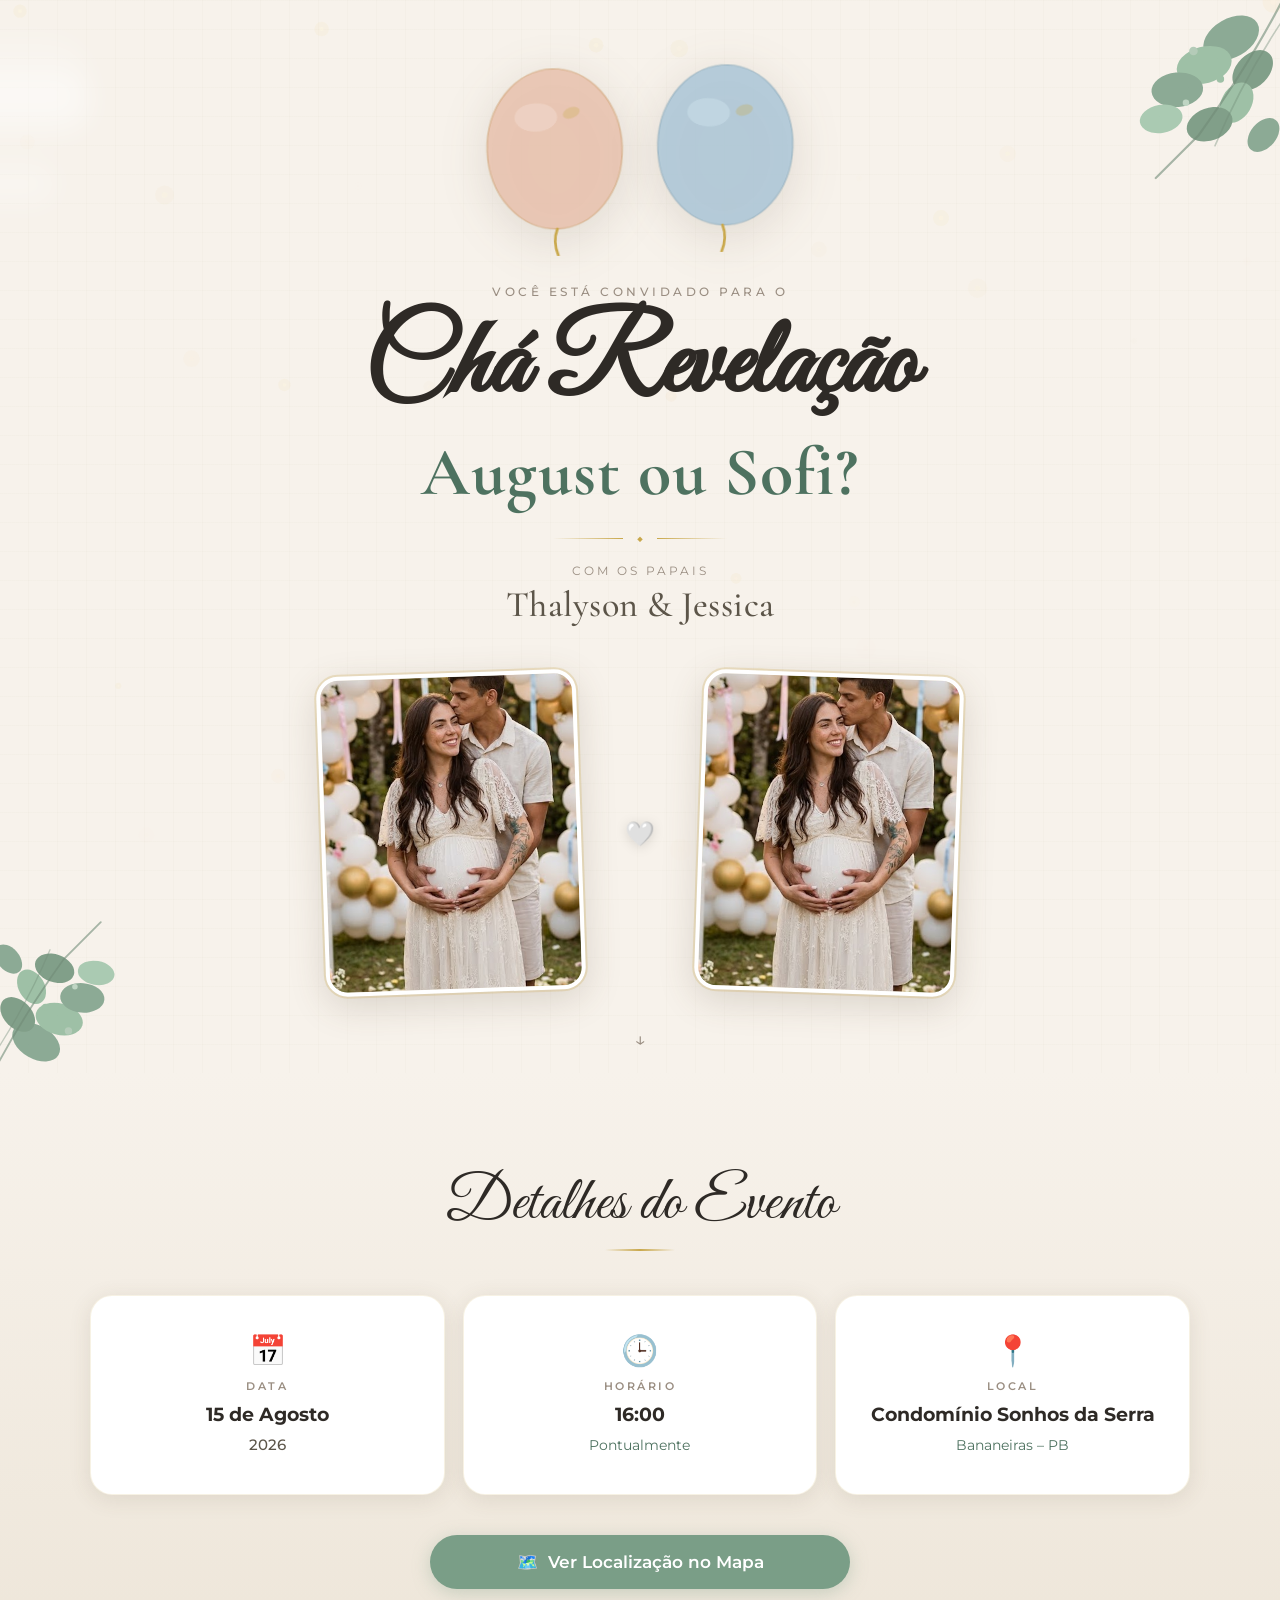
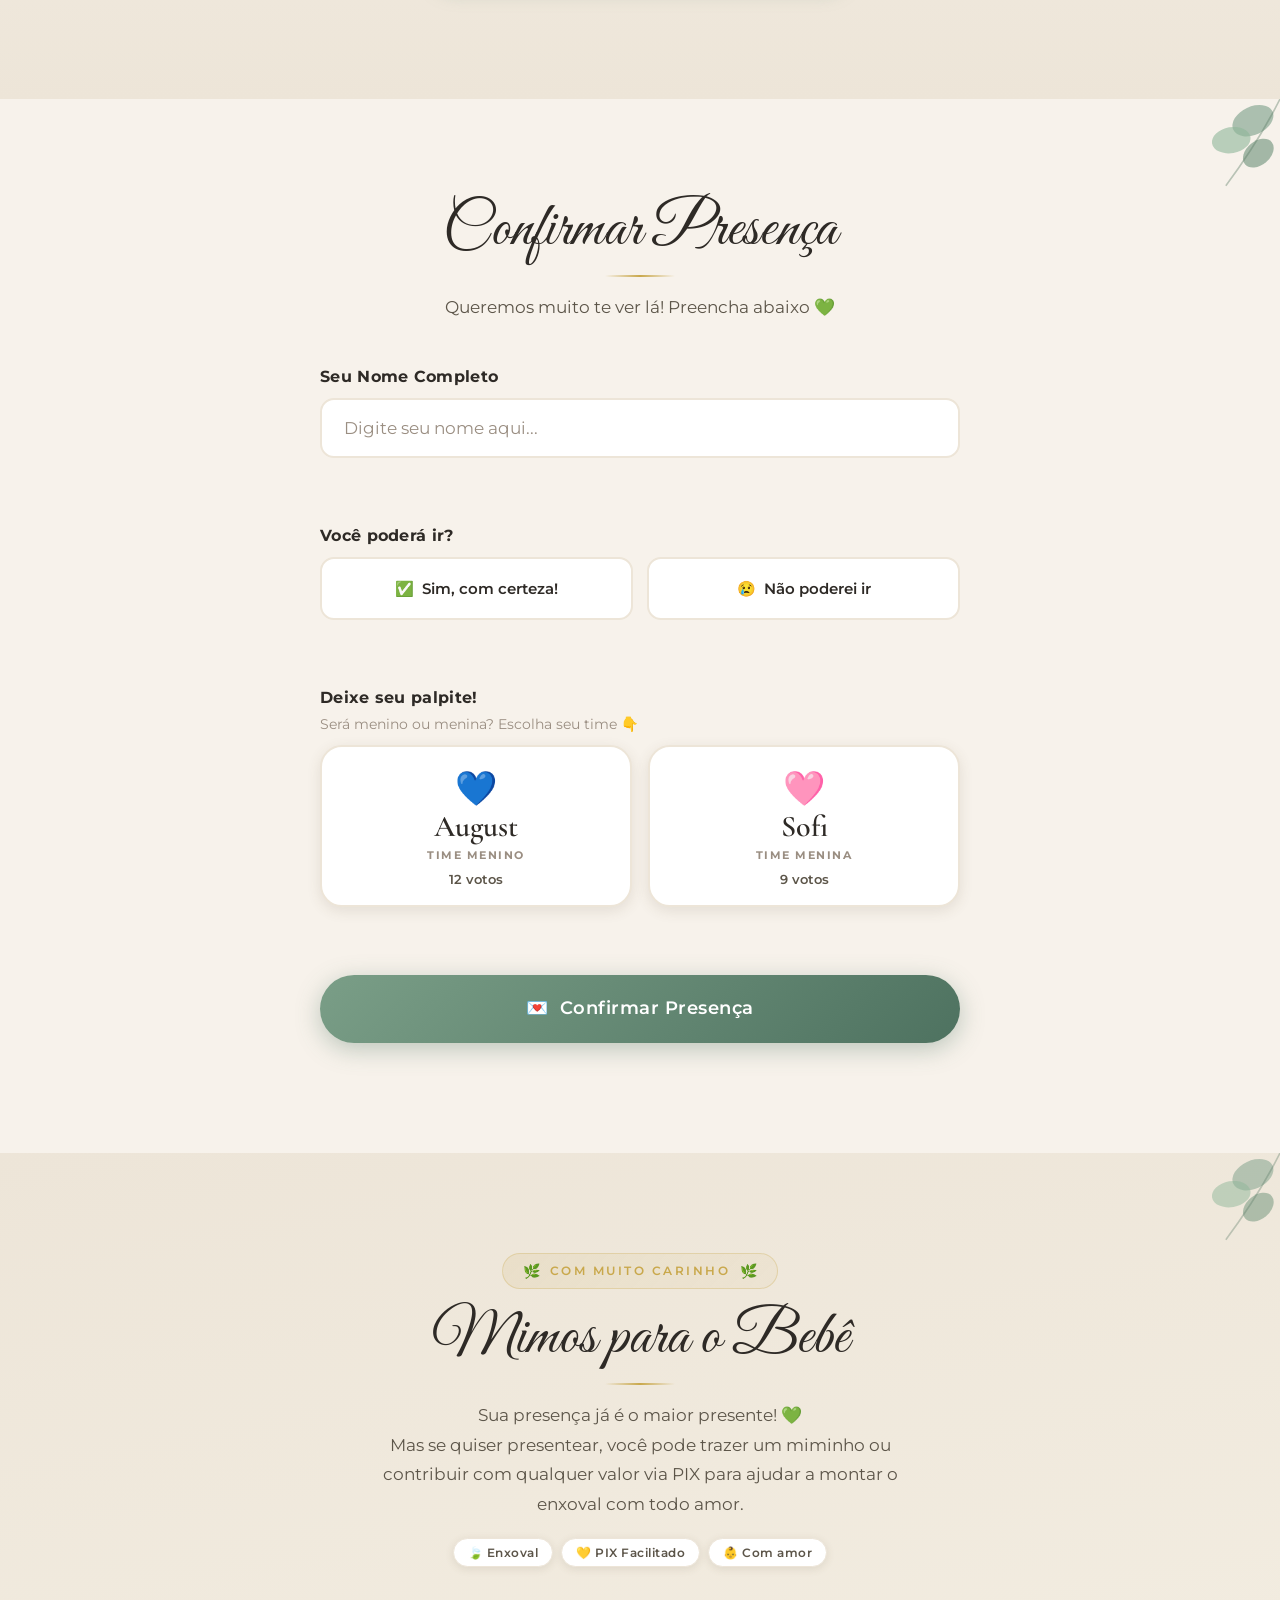
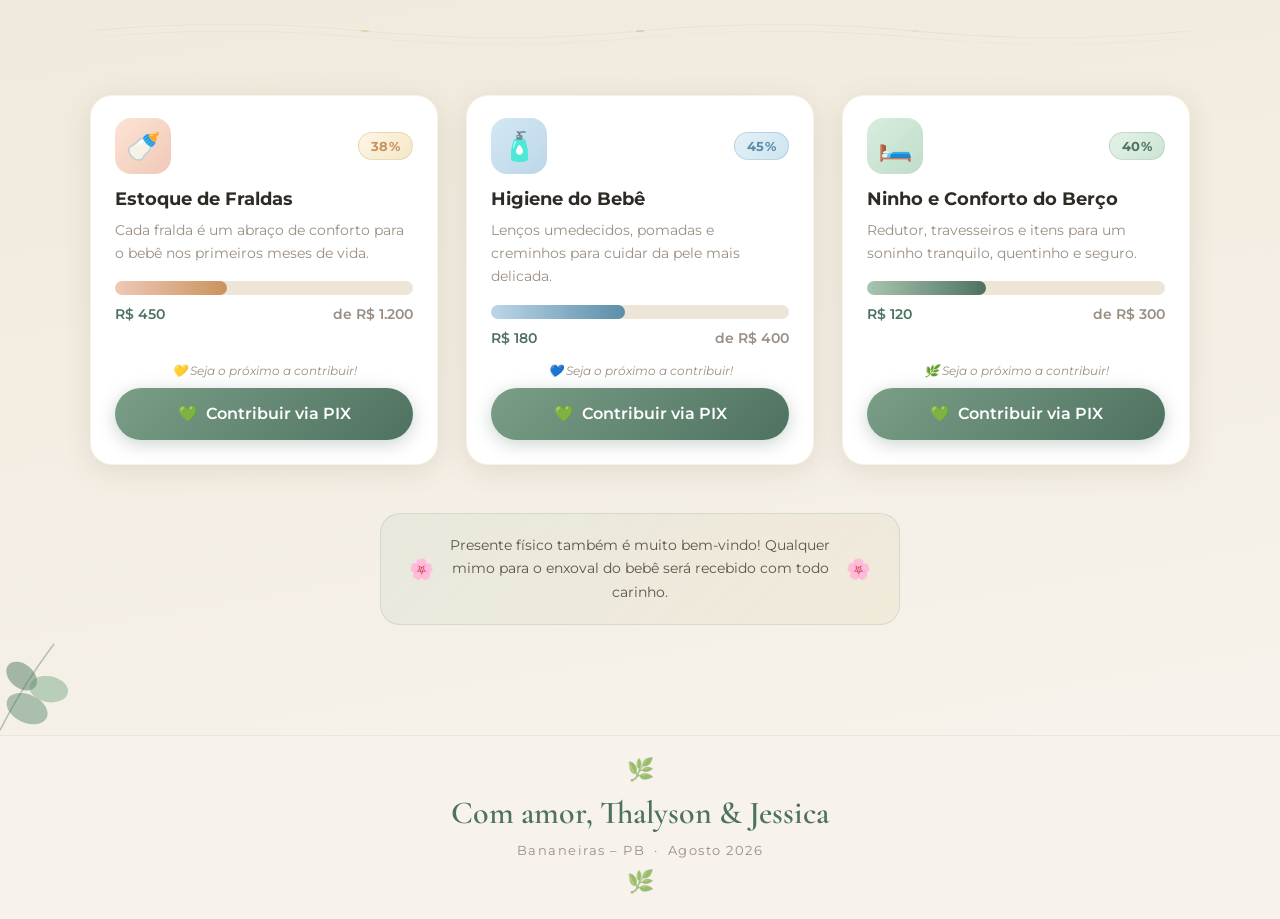
==== commit 3af1d41b: "Implementa confirmacao manual do PIX (Modo Confianca) com metas em tempo real e confetti" ====
--- a/index.html
+++ b/index.html
@@ -348,71 +348,97 @@
     style="display:none">
     <div class="modal-box">
       <button class="modal-close" id="modalClose" aria-label="Fechar modal">✕</button>
-      <div class="modal-icon" aria-hidden="true">💸</div>
-      <h3 class="modal-title cursive" id="modalTitle">Contribuir</h3>
-      <p class="modal-meta-name" id="modalMetaName"></p>
-
-      <!-- SEÇÃO 1: Escolha do Valor (visível apenas para doações livres) -->
-      <div class="modal-amount-section" id="modalAmountSection" style="display:none">
-        <label class="amount-input-label">Escolha o Valor do Presente</label>
-        <div class="amount-input-wrapper">
-          <span class="amount-symbol">R$</span>
-          <input type="number" id="customAmountInput" class="amount-input" value="50" min="1" step="1" />
-        </div>
-        <div class="quick-amounts">
-          <button type="button" class="btn-quick-amount" data-amount="20">R$ 20</button>
-          <button type="button" class="btn-quick-amount active" data-amount="50">R$ 50</button>
-          <button type="button" class="btn-quick-amount" data-amount="100">R$ 100</button>
-          <button type="button" class="btn-quick-amount" data-amount="200">R$ 200</button>
-        </div>
-      </div>
-
-      <!-- SEÇÃO 2: QR Code Dinâmico -->
-      <div class="modal-qr-container">
-        <div class="qr-placeholder-loading" id="qrLoading" style="display:none">
-          <div class="qr-spinner"></div>
-          <span>Gerando PIX...</span>
-        </div>
-        <img src="" alt="QR Code PIX" id="qrCodeImg" class="qr-code-img" style="display:none" />
-      </div>
-
-      <!-- SEÇÃO 3: Informações do PIX (Chave, Titular e Copia e Cola) -->
-      <div class="modal-pix-info">
-        <p class="modal-label">Titular da conta</p>
-        <p class="modal-titular" id="modalTitular">Jessica Souza</p>
-        <div class="modal-key-wrap">
-          <div class="modal-key-row">
-            <div>
-              <p class="modal-label">Chave PIX</p>
-              <p class="modal-key" id="pixKey">jessica@email.com</p>
+
+      <!-- TELA DE PAGAMENTO -->
+      <div id="modalPaymentScreen">
+        <div class="modal-icon" aria-hidden="true">💸</div>
+        <h3 class="modal-title cursive" id="modalTitle">Contribuir</h3>
+        <p class="modal-meta-name" id="modalMetaName"></p>
+
+        <!-- SEÇÃO 1: Escolha do Valor (visível apenas para doações livres) -->
+        <div class="modal-amount-section" id="modalAmountSection" style="display:none">
+          <label class="amount-input-label">Escolha o Valor do Presente</label>
+          <div class="amount-input-wrapper">
+            <span class="amount-symbol">R$</span>
+            <input type="number" id="customAmountInput" class="amount-input" value="50" min="1" step="1" />
+          </div>
+          <div class="quick-amounts">
+            <button type="button" class="btn-quick-amount" data-amount="20">R$ 20</button>
+            <button type="button" class="btn-quick-amount active" data-amount="50">R$ 50</button>
+            <button type="button" class="btn-quick-amount" data-amount="100">R$ 100</button>
+            <button type="button" class="btn-quick-amount" data-amount="200">R$ 200</button>
+          </div>
+        </div>
+
+        <!-- SEÇÃO 1.5: Identificação do Convidado -->
+        <div class="form-group" style="text-align: left; margin: 15px 0;">
+          <label for="nomeContribuinte" class="form-label" style="font-size: 13px; font-weight: 600; color: #5a7a65;">Seu Nome (para identificarmos seu presente)</label>
+          <input type="text" id="nomeContribuinte" class="form-input" placeholder="Digite seu nome completo..." required style="padding: 10px; font-size: 14px;" />
+          <span class="form-error" id="erroNomeContribuinte" role="alert"></span>
+        </div>
+
+        <!-- SEÇÃO 2: QR Code Dinâmico -->
+        <div class="modal-qr-container">
+          <div class="qr-placeholder-loading" id="qrLoading" style="display:none">
+            <div class="qr-spinner"></div>
+            <span>Gerando PIX...</span>
+          </div>
+          <img src="" alt="QR Code PIX" id="qrCodeImg" class="qr-code-img" style="display:none" />
+        </div>
+
+        <!-- SEÇÃO 3: Informações do PIX (Chave, Titular e Copia e Cola) -->
+        <div class="modal-pix-info">
+          <p class="modal-label">Titular da conta</p>
+          <p class="modal-titular" id="modalTitular">Jessica Souza</p>
+          <div class="modal-key-wrap">
+            <div class="modal-key-row">
+              <div>
+                <p class="modal-label">Chave PIX</p>
+                <p class="modal-key" id="pixKey">jessica@email.com</p>
+              </div>
+              <button type="button" class="btn-copy" id="btnCopyPix" aria-label="Copiar chave PIX">
+                📋 &nbsp;Copiar Chave
+              </button>
             </div>
-            <button type="button" class="btn-copy" id="btnCopyPix" aria-label="Copiar chave PIX">
-              📋 &nbsp;Copiar Chave
-            </button>
+            
+            <div class="modal-copia-cola-section" id="copiaColaSection" style="display:none">
+              <p class="modal-label">PIX Copia e Cola</p>
+              <textarea class="copia-cola-textarea" id="copiaColaText" readonly></textarea>
+              <button type="button" class="btn btn-pix" id="btnCopyCopiaCola" style="padding: 10px; font-size: 13px;">
+                📋 &nbsp;Copiar Código PIX
+              </button>
+            </div>
           </div>
           
-          <div class="modal-copia-cola-section" id="copiaColaSection" style="display:none">
-            <p class="modal-label">PIX Copia e Cola</p>
-            <textarea class="copia-cola-textarea" id="copiaColaText" readonly></textarea>
-            <button type="button" class="btn btn-pix" id="btnCopyCopiaCola" style="padding: 10px; font-size: 13px;">
-              📋 &nbsp;Copiar Código PIX
-            </button>
+          <div class="copy-feedback" id="copyFeedback" role="status" aria-live="polite" style="display:none">
+            ✅ Copiado!
           </div>
         </div>
-        
-        <div class="copy-feedback" id="copyFeedback" role="status" aria-live="polite" style="display:none">
-          ✅ Copiado!
-        </div>
-      </div>
-
-      <!-- SEÇÃO 4: Botões do Mercado Pago e Ação -->
-      <div class="modal-actions">
-        <a href="#" target="_blank" rel="noopener noreferrer" class="btn-mp-redirect" id="btnMpRedirect" style="display:none">
-          💙 &nbsp;Pagar via Mercado Pago
-        </a>
-      </div>
-
-      <p class="modal-hint">Após contribuir, confirme no recibo que o nome do titular está correto. Obrigado pela generosidade! 💚</p>
+
+        <!-- SEÇÃO 4: Botão de Confirmação Manual -->
+        <div class="modal-actions" style="margin-top: 15px;">
+          <button type="button" class="btn btn-submit" id="btnConfirmarPagamento" style="width: 100%; background: #7a9e87; color: white;">
+            <span id="btnConfirmarTexto">💚 &nbsp;Já fiz o PIX! Confirmar Presente</span>
+            <span id="btnConfirmarLoader" class="btn-loader" style="display:none" aria-hidden="true">⏳</span>
+          </button>
+        </div>
+
+        <p class="modal-hint">Após contribuir, confirme no recibo que o nome do titular está correto. Obrigado pela generosidade! 💚</p>
+      </div>
+
+      <!-- TELA DE SUCESSO -->
+      <div id="modalSuccessScreen" style="display:none; text-align: center; padding: 20px 10px;">
+        <div class="success-icon" style="font-size: 55px; margin-bottom: 15px; animation: scaleUp 0.5s ease;">🎉</div>
+        <h3 class="modal-title cursive" style="font-size: 32px; color: #5a7a65; margin-bottom: 15px;">Muito Obrigado!</h3>
+        <p style="font-size: 16px; color: #555; line-height: 1.6; margin-bottom: 25px;">
+          Sua contribuição foi enviada com sucesso e as metas do enxoval foram atualizadas em tempo real! <br>
+          Agradecemos de coração por fazer parte deste momento especial conosco. 💚
+        </p>
+        <button type="button" class="btn" id="btnFecharSucesso" style="background: #7a9e87; color: white; padding: 12px 35px; border-radius: 30px; border: none; font-size: 16px; font-weight: 600; cursor: pointer; display: inline-block;">
+          Fechar Janela
+        </button>
+      </div>
+
     </div>
   </div>
 
@@ -420,6 +446,9 @@
   <script src="https://www.gstatic.com/firebasejs/10.8.0/firebase-app-compat.js"></script>
   <script src="https://www.gstatic.com/firebasejs/10.8.0/firebase-firestore-compat.js"></script>
 
+  <!-- Canvas Confetti CDN -->
+  <script src="https://cdn.jsdelivr.net/npm/canvas-confetti@1.9.3/dist/confetti.browser.min.js"></script>
+
   <script src="script.js?v=4"></script>
 </body>
 
--- a/style.css
+++ b/style.css
@@ -83,7 +83,14 @@
   50%      { transform: translate3d(0, -7px, 0); }
 }
 
-.fade-in       { opacity: 0; animation: fadeInUp .9s ease forwards .2s; }
+@keyframes scaleUp {
+  0% { transform: scale(0.65); opacity: 0; }
+  100% { transform: scale(1); opacity: 1; }
+}
+
+.scale-up {
+  animation: scaleUp 0.4s cubic-bezier(0.34, 1.56, 0.64, 1) forwards;
+}
 .fade-in-delay { opacity: 0; animation: fadeInUp .9s ease forwards .6s; }
 
 .fade-in-section {
@@ -906,7 +913,7 @@
   word-break: break-all;
 }
 
-/* Botões do Mercado Pago e Ação */
+/* Botões de Ação do Modal */
 .modal-actions {
   display: flex;
   flex-direction: column;
@@ -914,35 +921,9 @@
   margin-bottom: 16px;
   width: 100%;
 }
-.btn-mp-redirect {
-  display: inline-flex;
-  align-items: center;
-  justify-content: center;
-  font-family: 'Montserrat', sans-serif;
-  font-weight: 600;
-  font-size: 15px;
-  cursor: pointer;
-  border: none;
-  border-radius: var(--radius-btn);
-  padding: 16px 20px;
-  width: 100%;
-  background: linear-gradient(135deg, #00aae4 0%, #007ebb 100%);
-  color: var(--white);
-  box-shadow: 0 4px 16px rgba(0, 170, 228, 0.3);
-  transition: transform var(--transition), box-shadow var(--transition);
-  text-decoration: none;
-  text-align: center;
-}
-.btn-mp-redirect:hover {
-  transform: translateY(-2px);
-  box-shadow: 0 8px 24px rgba(0, 170, 228, 0.4);
-}
-.btn-mp-redirect:active {
-  transform: translateY(0);
-}
 
 .copy-feedback { font-size: 14px; font-weight: 600; color: var(--sage-dark); text-align: center; animation: fadeInUp .3s ease; }
-.modal-hint { font-size: 12px; color: var(--text-light); line-height: 1.65; text-align: center; }
+.modal-hint { font-size: 12px; color: var(--text-light); line-height: 1.65; text-align: center; margin-top: 10px; }
 
 /* ══════════════════════════════════════
    RESPONSIVE — TABLET 640px
